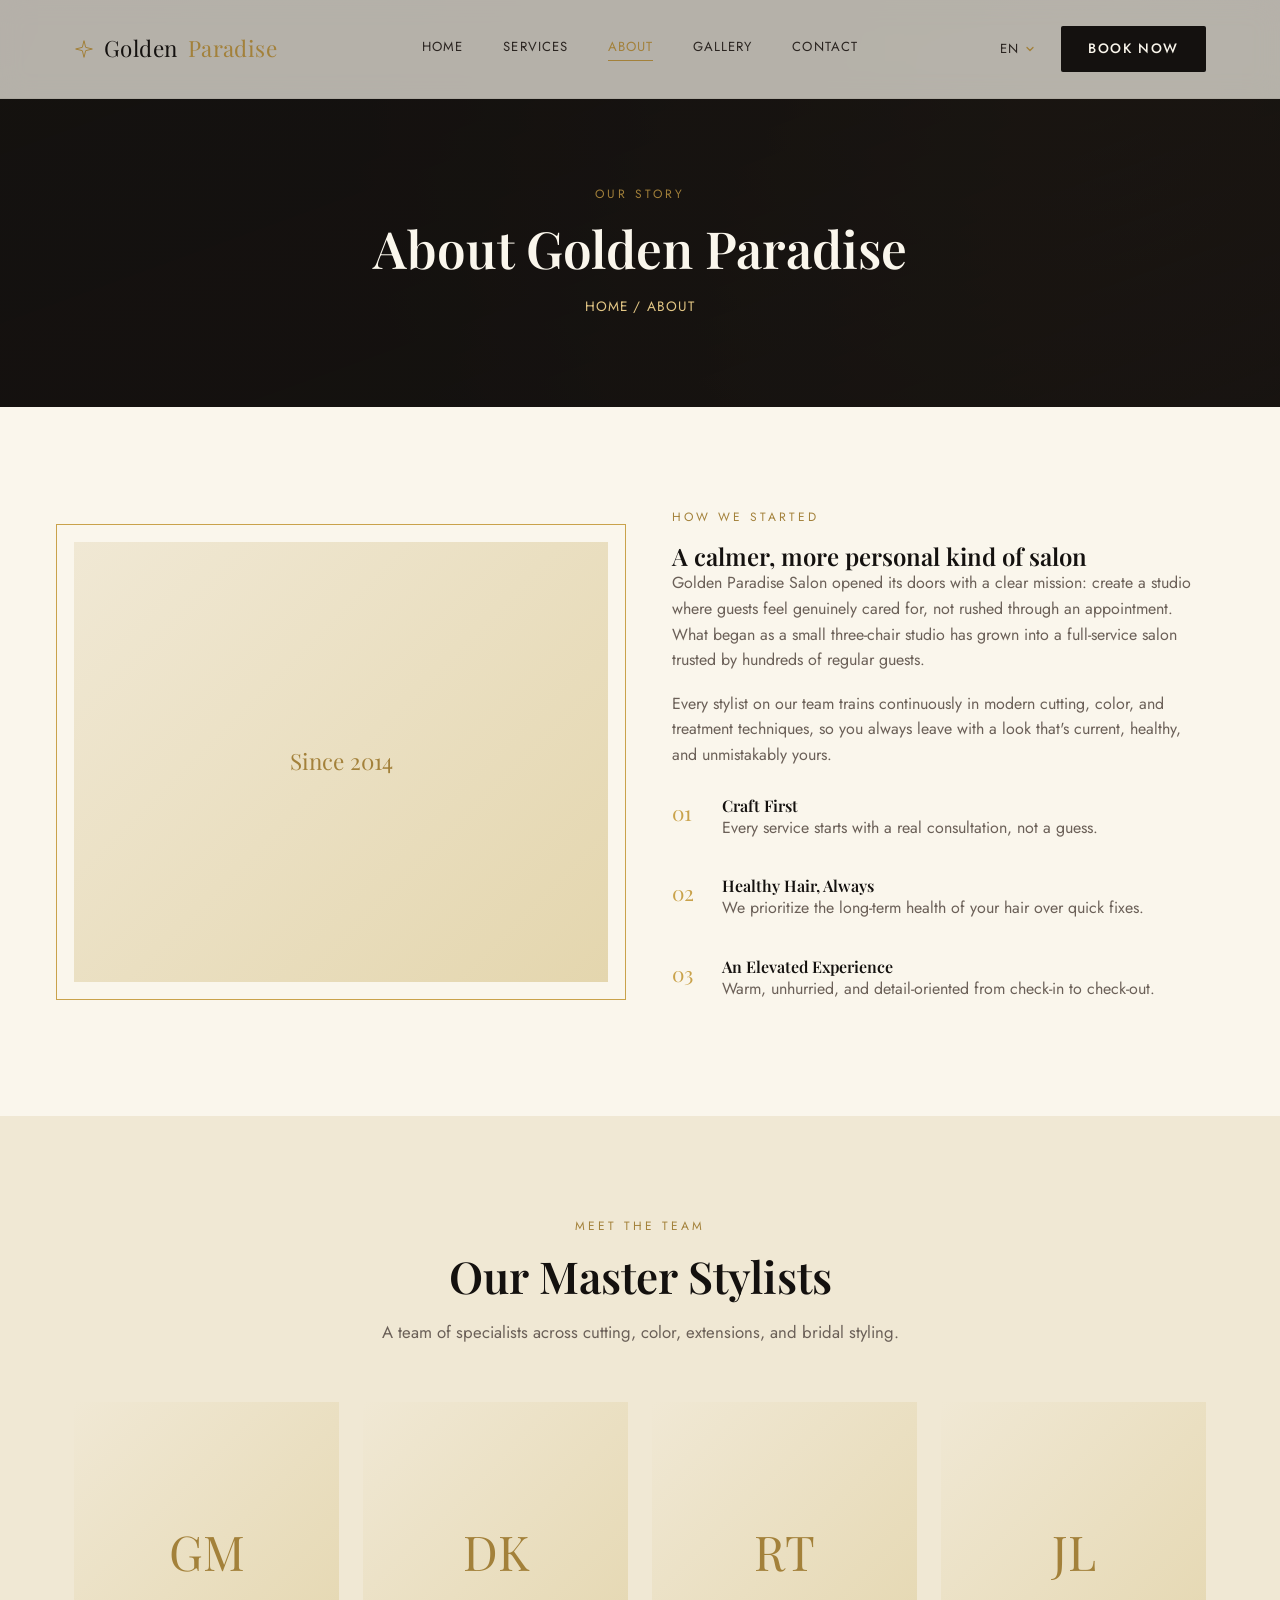
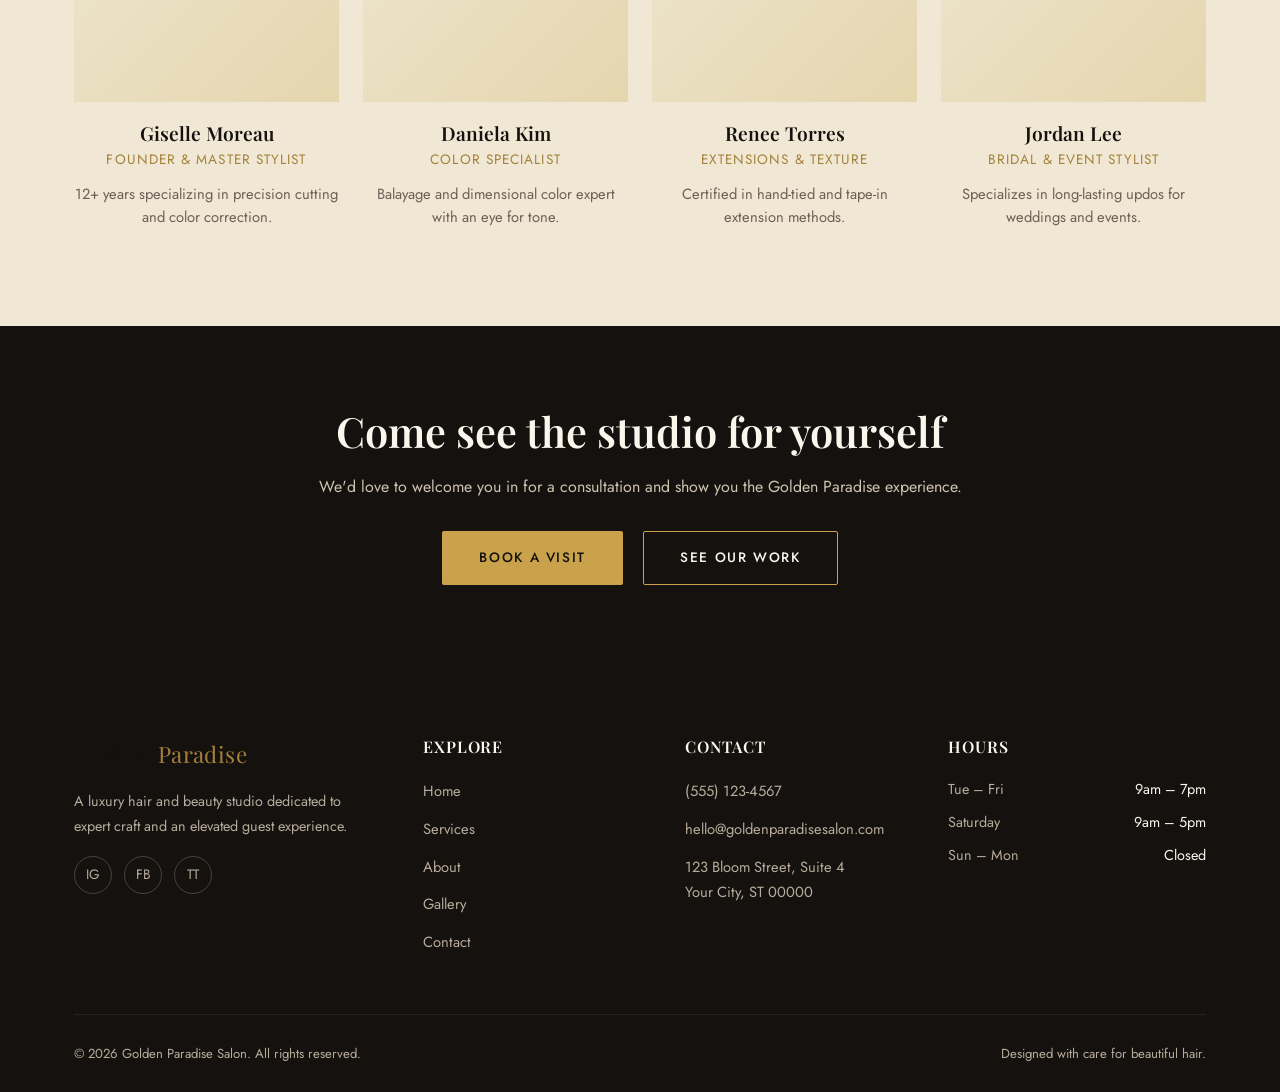
==== about.html @ 383c49cd "Initial commit: Golden Paradise Salon website Static 5-page site (Home, Services, About, Gallery, Co" ====
<!DOCTYPE html>
<html lang="en">
<head>
<meta charset="UTF-8">
<meta name="viewport" content="width=device-width, initial-scale=1.0">
<title>About Us | Golden Paradise Salon</title>
<meta name="description" content="Meet the team behind Golden Paradise Salon and learn about our story, values, and approach to hair care.">
<link rel="preconnect" href="https://fonts.googleapis.com">
<link href="https://fonts.googleapis.com/css2?family=Playfair+Display:wght@500;600;700&family=Jost:wght@300;400;500;600&display=swap" rel="stylesheet">
<link rel="stylesheet" href="css/style.css">
</head>
<body>

<header class="site-header">
  <div class="container">
    <a href="index.html" class="logo">
      <span class="logo-mark" aria-hidden="true">
        <svg width="20" height="20" viewBox="0 0 24 24" fill="none" xmlns="http://www.w3.org/2000/svg">
          <path d="M12 2 L14 10 L22 12 L14 14 L12 22 L10 14 L2 12 L10 10 Z" stroke="currentColor" stroke-width="1.2" stroke-linejoin="round"/>
        </svg>
      </span>
      Golden <span>Paradise</span>
    </a>
    <nav class="nav-links">
      <a href="index.html">Home</a>
      <a href="services.html">Services</a>
      <a href="about.html" class="active">About</a>
      <a href="gallery.html">Gallery</a>
      <a href="contact.html">Contact</a>
    </nav>
    <div class="nav-cta">
      <button class="lang-select" type="button" aria-label="Select language">
        EN
        <svg width="10" height="10" viewBox="0 0 10 10" fill="none" xmlns="http://www.w3.org/2000/svg">
          <path d="M2 3.5L5 6.5L8 3.5" stroke="currentColor" stroke-width="1.3" stroke-linecap="round" stroke-linejoin="round"/>
        </svg>
      </button>
      <a href="contact.html" class="btn btn-dark">Book Now</a>
    </div>
    <button class="nav-toggle" aria-label="Toggle menu">
      <span></span><span></span><span></span>
    </button>
  </div>
</header>

<section class="page-hero">
  <div class="container">
    <span class="eyebrow">Our Story</span>
    <h1>About Golden Paradise</h1>
    <p class="breadcrumb">Home / About</p>
  </div>
</section>

<section class="section">
  <div class="container">
    <div class="split">
      <div class="split-media" aria-hidden="true">Since 2014</div>
      <div class="split-text">
        <span class="eyebrow">How We Started</span>
        <h2>A calmer, more personal kind of salon</h2>
        <p>Golden Paradise Salon opened its doors with a clear mission: create a studio where guests feel genuinely cared for, not rushed through an appointment. What began as a small three-chair studio has grown into a full-service salon trusted by hundreds of regular guests.</p>
        <p>Every stylist on our team trains continuously in modern cutting, color, and treatment techniques, so you always leave with a look that's current, healthy, and unmistakably yours.</p>
        <ul class="value-list">
          <li><span class="num">01</span><div><h4>Craft First</h4><p>Every service starts with a real consultation, not a guess.</p></div></li>
          <li><span class="num">02</span><div><h4>Healthy Hair, Always</h4><p>We prioritize the long-term health of your hair over quick fixes.</p></div></li>
          <li><span class="num">03</span><div><h4>An Elevated Experience</h4><p>Warm, unhurried, and detail-oriented from check-in to check-out.</p></div></li>
        </ul>
      </div>
    </div>
  </div>
</section>

<section class="section bg-cream-dark">
  <div class="container">
    <div class="section-header">
      <span class="eyebrow">Meet the Team</span>
      <h2>Our Master Stylists</h2>
      <p>A team of specialists across cutting, color, extensions, and bridal styling.</p>
    </div>
    <div class="grid-4">
      <div class="team-card">
        <div class="team-photo">GM</div>
        <h4>Giselle Moreau</h4>
        <p class="role">Founder &amp; Master Stylist</p>
        <p class="bio">12+ years specializing in precision cutting and color correction.</p>
      </div>
      <div class="team-card">
        <div class="team-photo">DK</div>
        <h4>Daniela Kim</h4>
        <p class="role">Color Specialist</p>
        <p class="bio">Balayage and dimensional color expert with an eye for tone.</p>
      </div>
      <div class="team-card">
        <div class="team-photo">RT</div>
        <h4>Renee Torres</h4>
        <p class="role">Extensions &amp; Texture</p>
        <p class="bio">Certified in hand-tied and tape-in extension methods.</p>
      </div>
      <div class="team-card">
        <div class="team-photo">JL</div>
        <h4>Jordan Lee</h4>
        <p class="role">Bridal &amp; Event Stylist</p>
        <p class="bio">Specializes in long-lasting updos for weddings and events.</p>
      </div>
    </div>
  </div>
</section>

<section class="cta-banner">
  <div class="container">
    <h2>Come see the studio for yourself</h2>
    <p>We'd love to welcome you in for a consultation and show you the Golden Paradise experience.</p>
    <div class="cta-actions">
      <a href="contact.html" class="btn btn-gold">Book a Visit</a>
      <a href="gallery.html" class="btn btn-outline">See Our Work</a>
    </div>
  </div>
</section>

<footer class="site-footer">
  <div class="container">
    <div class="footer-grid">
      <div class="footer-about">
        <a href="index.html" class="logo">Golden <span>Paradise</span></a>
        <p>A luxury hair and beauty studio dedicated to expert craft and an elevated guest experience.</p>
        <div class="social-row">
          <a href="#" aria-label="Instagram">IG</a>
          <a href="#" aria-label="Facebook">FB</a>
          <a href="#" aria-label="TikTok">TT</a>
        </div>
      </div>
      <div class="footer-links">
        <h4>Explore</h4>
        <ul>
          <li><a href="index.html">Home</a></li>
          <li><a href="services.html">Services</a></li>
          <li><a href="about.html">About</a></li>
          <li><a href="gallery.html">Gallery</a></li>
          <li><a href="contact.html">Contact</a></li>
        </ul>
      </div>
      <div class="footer-links">
        <h4>Contact</h4>
        <ul>
          <li><a href="tel:+15551234567">(555) 123-4567</a></li>
          <li><a href="mailto:hello@goldenparadisesalon.com">hello@goldenparadisesalon.com</a></li>
          <li><a href="contact.html">123 Bloom Street, Suite 4<br>Your City, ST 00000</a></li>
        </ul>
      </div>
      <div class="footer-hours">
        <h4>Hours</h4>
        <div><span>Tue – Fri</span><span>9am – 7pm</span></div>
        <div><span>Saturday</span><span>9am – 5pm</span></div>
        <div><span>Sun – Mon</span><span>Closed</span></div>
      </div>
    </div>
    <div class="footer-bottom">
      <span>&copy; 2026 Golden Paradise Salon. All rights reserved.</span>
      <span>Designed with care for beautiful hair.</span>
    </div>
  </div>
</footer>

<script src="js/script.js"></script>
</body>
</html>
---- css/style.css ----
/* ============================================
   Golden Paradise Salon — Stylesheet
   ============================================ */

:root {
  --black: #14110f;
  --charcoal: #221d19;
  --gold: #c9a24b;
  --gold-light: #e3c785;
  --gold-dark: #a3813a;
  --cream: #faf6ec;
  --cream-dark: #f0e8d4;
  --white: #ffffff;
  --text: #2a2420;
  --text-muted: #6b6058;

  --font-heading: 'Playfair Display', Georgia, serif;
  --font-body: 'Jost', 'Segoe UI', sans-serif;

  --max-width: 1180px;
  --transition: 0.3s ease;
}

* {
  box-sizing: border-box;
  margin: 0;
  padding: 0;
}

html {
  scroll-behavior: smooth;
}

body {
  font-family: var(--font-body);
  color: var(--text);
  background: var(--cream);
  line-height: 1.6;
  overflow-x: hidden;
}

img {
  max-width: 100%;
  display: block;
}

a {
  text-decoration: none;
  color: inherit;
}

ul {
  list-style: none;
}

h1, h2, h3, h4 {
  font-family: var(--font-heading);
  font-weight: 600;
  line-height: 1.2;
  color: var(--black);
}

.container {
  max-width: var(--max-width);
  margin: 0 auto;
  padding: 0 24px;
}

.eyebrow {
  display: inline-block;
  font-family: var(--font-body);
  letter-spacing: 0.25em;
  text-transform: uppercase;
  font-size: 0.75rem;
  color: var(--gold-dark);
  margin-bottom: 14px;
}

.section {
  padding: 96px 0;
}

.section-header {
  text-align: center;
  max-width: 620px;
  margin: 0 auto 56px;
}

.section-header h2 {
  font-size: clamp(2rem, 4vw, 2.75rem);
  margin-bottom: 16px;
}

.section-header p {
  color: var(--text-muted);
  font-size: 1.05rem;
}

.section-header.left {
  margin: 0 0 48px;
  text-align: left;
}

.bg-cream-dark {
  background: var(--cream-dark);
}

.bg-black {
  background: var(--black);
  color: var(--cream);
}

.bg-black h2, .bg-black h3, .bg-black h4 {
  color: var(--cream);
}

/* ---------- Buttons ---------- */
.btn {
  display: inline-flex;
  align-items: center;
  gap: 10px;
  padding: 15px 36px;
  border-radius: 2px;
  font-family: var(--font-body);
  font-size: 0.85rem;
  letter-spacing: 0.12em;
  text-transform: uppercase;
  font-weight: 500;
  cursor: pointer;
  border: 1px solid transparent;
  transition: all var(--transition);
}

.btn-gold {
  background: var(--gold);
  color: var(--black);
}

.btn-gold:hover {
  background: var(--gold-light);
  transform: translateY(-2px);
}

.btn-outline {
  border-color: var(--gold);
  color: var(--cream);
}

.btn-outline:hover {
  background: var(--gold);
  color: var(--black);
}

.btn-outline-dark {
  border-color: var(--black);
  color: var(--black);
}

.btn-outline-dark:hover {
  background: var(--black);
  color: var(--cream);
}

.btn-dark {
  background: var(--black);
  color: var(--cream);
}

.btn-dark:hover {
  background: var(--charcoal);
  transform: translateY(-2px);
}

/* ---------- Header ---------- */
.site-header {
  position: fixed;
  top: 0;
  left: 0;
  width: 100%;
  z-index: 1000;
  padding: 26px 0;
  transition: all var(--transition);
  background: rgba(250, 246, 236, 0.7);
  backdrop-filter: blur(14px);
  -webkit-backdrop-filter: blur(14px);
  border-bottom: 1px solid rgba(20, 17, 15, 0.06);
}

.site-header.scrolled {
  background: rgba(250, 246, 236, 0.96);
  padding: 16px 0;
  box-shadow: 0 4px 24px rgba(20, 17, 15, 0.06);
}

.site-header .container {
  display: grid;
  grid-template-columns: 1fr auto 1fr;
  align-items: center;
  gap: 24px;
}

.logo {
  display: inline-flex;
  align-items: center;
  gap: 10px;
  font-family: var(--font-heading);
  font-size: 1.4rem;
  color: var(--black);
  letter-spacing: 0.02em;
  justify-self: start;
}

.logo span {
  color: var(--gold-dark);
}

.logo-mark {
  display: inline-flex;
  color: var(--gold);
}

.nav-links {
  display: flex;
  gap: 40px;
  justify-self: center;
}

.nav-links a {
  color: var(--text);
  font-size: 0.82rem;
  letter-spacing: 0.08em;
  text-transform: uppercase;
  position: relative;
  padding-bottom: 4px;
}

.nav-links a::after {
  content: '';
  position: absolute;
  left: 0;
  bottom: 0;
  width: 0;
  height: 1px;
  background: var(--gold-dark);
  transition: width var(--transition);
}

.nav-links a:hover::after,
.nav-links a.active::after {
  width: 100%;
}

.nav-links a.active {
  color: var(--gold-dark);
}

.nav-cta {
  display: flex;
  align-items: center;
  gap: 24px;
  justify-self: end;
}

.nav-cta .btn {
  padding: 11px 26px;
}

.lang-select {
  display: inline-flex;
  align-items: center;
  gap: 6px;
  background: none;
  border: none;
  cursor: pointer;
  font-family: var(--font-body);
  font-size: 0.82rem;
  letter-spacing: 0.06em;
  text-transform: uppercase;
  color: var(--text);
  padding: 4px 2px;
}

.lang-select svg {
  color: var(--gold-dark);
}

.nav-toggle {
  display: none;
  flex-direction: column;
  gap: 5px;
  background: none;
  border: none;
  cursor: pointer;
  z-index: 1100;
  justify-self: end;
}

.nav-toggle span {
  width: 26px;
  height: 2px;
  background: var(--black);
  transition: all var(--transition);
}

/* ---------- Hero ---------- */
.hero {
  position: relative;
  min-height: 100vh;
  min-height: 100svh;
  display: flex;
  align-items: center;
  justify-content: center;
  text-align: center;
  overflow: hidden;
  isolation: isolate;
}

/* Full-bleed background image placeholder.
   Swap this for your own photo: either set
   background-image: url('../images/hero.jpg'); on .hero-bg,
   or replace the div with an <img class="hero-bg"> covering the section. */
.hero-bg {
  position: absolute;
  inset: 0;
  z-index: -2;
  background:
    linear-gradient(135deg, #e6dcc4 0%, #cdbb8e 38%, #b89f6c 62%, #ddceac 100%);
  background-size: cover;
  background-position: center;
}

/* Soft, light overlay — keeps the image visible while giving
   the composition an airy, elegant, faded feel. */
.hero-overlay {
  position: absolute;
  inset: 0;
  z-index: -1;
  background: radial-gradient(
    ellipse at center,
    rgba(250, 246, 236, 0.78) 0%,
    rgba(250, 246, 236, 0.5) 45%,
    rgba(250, 246, 236, 0.28) 100%
  );
}

.hero-content {
  max-width: 680px;
  padding: 0 24px;
  margin: 0 auto;
}

.hero-content .eyebrow {
  color: var(--gold-dark);
}

.hero h1 {
  font-size: clamp(2.6rem, 6vw, 4.4rem);
  font-weight: 500;
  color: var(--black);
  letter-spacing: -0.01em;
  margin-bottom: 26px;
}

.hero h1 em {
  font-style: italic;
  color: var(--gold-dark);
}

.hero p {
  font-size: 1.1rem;
  color: var(--text-muted);
  margin: 0 auto 44px;
  max-width: 480px;
}

.hero-actions {
  display: flex;
  align-items: center;
  justify-content: center;
  gap: 28px;
  flex-wrap: wrap;
}

.link-secondary {
  position: relative;
  font-size: 0.9rem;
  letter-spacing: 0.04em;
  color: var(--text);
  padding-bottom: 3px;
  border-bottom: 1px solid var(--gold-dark);
  transition: color var(--transition);
}

.link-secondary:hover {
  color: var(--gold-dark);
}

/* ---------- Page header (interior pages) ---------- */
.page-hero {
  padding: 180px 0 90px;
  background: linear-gradient(160deg, rgba(20,17,15,0.92), rgba(20,17,15,0.8)), radial-gradient(circle at 85% 20%, #382c1e 0%, var(--black) 65%);
  color: var(--cream);
  text-align: center;
}

.page-hero h1 {
  color: var(--cream);
  font-size: clamp(2.2rem, 5vw, 3.2rem);
}

.breadcrumb {
  margin-top: 16px;
  font-size: 0.85rem;
  letter-spacing: 0.08em;
  text-transform: uppercase;
  color: var(--gold-light);
}

/* ---------- Cards / Grids ---------- */
.grid-3 {
  display: grid;
  grid-template-columns: repeat(3, 1fr);
  gap: 32px;
}

.grid-2 {
  display: grid;
  grid-template-columns: repeat(2, 1fr);
  gap: 32px;
}

.grid-4 {
  display: grid;
  grid-template-columns: repeat(4, 1fr);
  gap: 24px;
}

.card {
  background: var(--white);
  padding: 40px 32px;
  border: 1px solid #ece3d0;
  transition: all var(--transition);
}

.card:hover {
  border-color: var(--gold);
  transform: translateY(-6px);
  box-shadow: 0 18px 40px rgba(20,17,15,0.08);
}

.card-icon {
  width: 54px;
  height: 54px;
  border-radius: 50%;
  background: var(--cream-dark);
  color: var(--gold-dark);
  display: flex;
  align-items: center;
  justify-content: center;
  font-size: 1.4rem;
  margin-bottom: 22px;
}

.card h3 {
  font-size: 1.3rem;
  margin-bottom: 12px;
}

.card p {
  color: var(--text-muted);
  font-size: 0.95rem;
}

/* Service list */
.service-row {
  display: flex;
  justify-content: space-between;
  align-items: baseline;
  gap: 20px;
  padding: 26px 0;
  border-bottom: 1px solid #e6dcc6;
}

.service-row:first-child {
  border-top: 1px solid #e6dcc6;
}

.service-info h4 {
  font-size: 1.15rem;
  margin-bottom: 6px;
}

.service-info p {
  color: var(--text-muted);
  font-size: 0.9rem;
}

.service-price {
  font-family: var(--font-heading);
  font-size: 1.2rem;
  color: var(--gold-dark);
  white-space: nowrap;
}

.service-category {
  margin-bottom: 64px;
}

.service-category-title {
  display: flex;
  align-items: center;
  gap: 20px;
  margin-bottom: 8px;
}

.service-category-title h3 {
  font-size: 1.6rem;
  white-space: nowrap;
}

.service-category-title::after {
  content: '';
  flex: 1;
  height: 1px;
  background: #e6dcc6;
}

/* Team */
.team-card {
  text-align: center;
}

.team-photo {
  width: 100%;
  aspect-ratio: 3/3.4;
  background: linear-gradient(135deg, var(--cream-dark), #e4d6ae);
  display: flex;
  align-items: center;
  justify-content: center;
  color: var(--gold-dark);
  font-family: var(--font-heading);
  font-size: 3rem;
  margin-bottom: 20px;
}

.team-card h4 {
  font-size: 1.2rem;
  margin-bottom: 4px;
}

.team-card .role {
  color: var(--gold-dark);
  font-size: 0.85rem;
  letter-spacing: 0.08em;
  text-transform: uppercase;
  margin-bottom: 12px;
}

.team-card p.bio {
  color: var(--text-muted);
  font-size: 0.92rem;
}

/* Gallery */
.gallery-grid {
  display: grid;
  grid-template-columns: repeat(4, 1fr);
  grid-auto-rows: 220px;
  gap: 16px;
}

.gallery-item {
  background: linear-gradient(135deg, #2a231b, #4a3b26);
  display: flex;
  align-items: center;
  justify-content: center;
  color: var(--gold-light);
  font-family: var(--font-heading);
  font-size: 1.6rem;
  position: relative;
  overflow: hidden;
}

.gallery-item span {
  opacity: 0.85;
  text-align: center;
  padding: 0 16px;
  font-size: 1rem;
  letter-spacing: 0.04em;
}

.gallery-item.tall {
  grid-row: span 2;
}

.gallery-item.wide {
  grid-column: span 2;
}

.gallery-item:nth-child(4n+1) { background: linear-gradient(135deg, #2a231b, #55452a); }
.gallery-item:nth-child(4n+2) { background: linear-gradient(135deg, #221d19, #6b5230); }
.gallery-item:nth-child(4n+3) { background: linear-gradient(135deg, #332a1f, #8a6a34); }
.gallery-item:nth-child(4n+4) { background: linear-gradient(135deg, #1e1a15, #4a3b26); }

/* Testimonials */
.testimonial-card {
  background: var(--cream);
  padding: 36px;
  border-left: 3px solid var(--gold);
}

.testimonial-card .stars {
  color: var(--gold);
  margin-bottom: 16px;
  letter-spacing: 3px;
}

.testimonial-card p.quote {
  font-style: italic;
  color: var(--text);
  margin-bottom: 20px;
}

.testimonial-card .author {
  font-family: var(--font-heading);
  font-size: 1rem;
  color: var(--black);
}

.testimonial-card .author span {
  display: block;
  font-family: var(--font-body);
  font-size: 0.8rem;
  color: var(--text-muted);
  margin-top: 2px;
}

/* Split section (about/story) */
.split {
  display: grid;
  grid-template-columns: 1fr 1fr;
  gap: 64px;
  align-items: center;
}

.split-media {
  background: linear-gradient(135deg, var(--cream-dark), #e4d6ae);
  min-height: 440px;
  display: flex;
  align-items: center;
  justify-content: center;
  color: var(--gold-dark);
  font-family: var(--font-heading);
  font-size: 1.4rem;
  position: relative;
}

.split-media::before {
  content: '';
  position: absolute;
  inset: -18px;
  border: 1px solid var(--gold);
  z-index: -1;
}

.split-text p {
  color: var(--text-muted);
  margin-bottom: 18px;
}

.value-list {
  margin-top: 28px;
  display: grid;
  gap: 18px;
}

.value-list li {
  display: flex;
  gap: 16px;
  align-items: flex-start;
}

.value-list .num {
  font-family: var(--font-heading);
  color: var(--gold);
  font-size: 1.3rem;
  min-width: 34px;
}

/* ---------- CTA banner ---------- */
.cta-banner {
  background: var(--black);
  color: var(--cream);
  padding: 80px 0;
  text-align: center;
}

.cta-banner h2 {
  color: var(--cream);
  font-size: clamp(1.8rem, 4vw, 2.6rem);
  margin-bottom: 18px;
}

.cta-banner p {
  color: #cfc4b1;
  margin-bottom: 32px;
}

.cta-actions {
  display: flex;
  justify-content: center;
  gap: 20px;
  flex-wrap: wrap;
}

/* ---------- Forms ---------- */
.form-grid {
  display: grid;
  grid-template-columns: 1fr 1fr;
  gap: 22px;
}

.form-field {
  display: flex;
  flex-direction: column;
  gap: 8px;
}

.form-field.full {
  grid-column: 1 / -1;
}

.form-field label {
  font-size: 0.82rem;
  letter-spacing: 0.06em;
  text-transform: uppercase;
  color: var(--text-muted);
}

.form-field input,
.form-field select,
.form-field textarea {
  padding: 14px 16px;
  border: 1px solid #ddd0b0;
  background: var(--white);
  font-family: var(--font-body);
  font-size: 0.95rem;
  color: var(--text);
  border-radius: 2px;
}

.form-field input:focus,
.form-field select:focus,
.form-field textarea:focus {
  outline: none;
  border-color: var(--gold);
}

.form-note {
  font-size: 0.85rem;
  color: var(--text-muted);
  margin-top: 16px;
}

.form-success {
  display: none;
  background: #eef6ec;
  border: 1px solid #b9dcae;
  color: #2f5d28;
  padding: 18px 22px;
  margin-bottom: 24px;
  font-size: 0.95rem;
}

.form-success.show {
  display: block;
}

/* Contact info list */
.contact-info-list {
  display: grid;
  gap: 28px;
}

.contact-info-item {
  display: flex;
  gap: 18px;
}

.contact-info-item .icon {
  width: 46px;
  height: 46px;
  border-radius: 50%;
  background: rgba(201,162,75,0.15);
  color: var(--gold);
  display: flex;
  align-items: center;
  justify-content: center;
  flex-shrink: 0;
}

.contact-info-item h4 {
  color: var(--cream);
  font-size: 1.02rem;
  margin-bottom: 4px;
}

.contact-info-item p {
  color: #b8ac9b;
  font-size: 0.92rem;
}

.map-block {
  background: linear-gradient(135deg, #2a231b, #4a3b26);
  min-height: 260px;
  margin-top: 32px;
  display: flex;
  align-items: center;
  justify-content: center;
  color: var(--gold-light);
  font-family: var(--font-heading);
  border: 1px solid rgba(227,199,133,0.3);
}

/* ---------- Footer ---------- */
.site-footer {
  background: var(--black);
  color: #b8ac9b;
  padding: 72px 0 28px;
}

.footer-grid {
  display: grid;
  grid-template-columns: 1.4fr 1fr 1fr 1.2fr;
  gap: 48px;
  padding-bottom: 48px;
  border-bottom: 1px solid rgba(255,255,255,0.08);
}

.footer-grid h4 {
  color: var(--cream);
  font-size: 1rem;
  letter-spacing: 0.06em;
  text-transform: uppercase;
  margin-bottom: 22px;
}

.footer-about .logo {
  margin-bottom: 16px;
}

.footer-about p {
  font-size: 0.9rem;
  line-height: 1.7;
}

.footer-links li {
  margin-bottom: 12px;
}

.footer-links a {
  font-size: 0.92rem;
  transition: color var(--transition);
}

.footer-links a:hover {
  color: var(--gold-light);
}

.footer-hours div {
  display: flex;
  justify-content: space-between;
  font-size: 0.9rem;
  margin-bottom: 10px;
}

.footer-hours span:last-child {
  color: var(--cream);
}

.social-row {
  display: flex;
  gap: 12px;
  margin-top: 18px;
}

.social-row a {
  width: 38px;
  height: 38px;
  border: 1px solid rgba(255,255,255,0.2);
  border-radius: 50%;
  display: flex;
  align-items: center;
  justify-content: center;
  font-size: 0.85rem;
  transition: all var(--transition);
}

.social-row a:hover {
  background: var(--gold);
  border-color: var(--gold);
  color: var(--black);
}

.footer-bottom {
  padding-top: 28px;
  display: flex;
  justify-content: space-between;
  font-size: 0.82rem;
  flex-wrap: wrap;
  gap: 12px;
}

/* ---------- Responsive ---------- */
@media (max-width: 980px) {
  .grid-3, .grid-4 { grid-template-columns: repeat(2, 1fr); }
  .footer-grid { grid-template-columns: 1fr 1fr; }
  .split { grid-template-columns: 1fr; }
  .gallery-grid { grid-template-columns: repeat(2, 1fr); }
}

@media (max-width: 768px) {
  .nav-links, .nav-cta .btn { display: none; }
  .nav-toggle { display: flex; }

  .nav-cta.mobile-open,
  .nav-links.mobile-open {
    display: flex;
  }

  .nav-links {
    position: fixed;
    top: 0;
    right: 0;
    height: 100vh;
    width: 74%;
    max-width: 320px;
    background: var(--cream);
    border-left: 1px solid #e6dcc6;
    box-shadow: -12px 0 30px rgba(20,17,15,0.08);
    flex-direction: column;
    justify-content: center;
    align-items: flex-start;
    padding: 40px;
    gap: 28px;
    transform: translateX(100%);
    transition: transform var(--transition);
    z-index: 1050;
  }

  .nav-links.mobile-open {
    transform: translateX(0);
  }

  .nav-links a {
    color: var(--text);
  }

  .grid-3, .grid-4, .grid-2 { grid-template-columns: 1fr; }
  .footer-grid { grid-template-columns: 1fr; gap: 32px; }
  .form-grid { grid-template-columns: 1fr; }
  .section { padding: 64px 0; }
  .footer-bottom { flex-direction: column; }
}
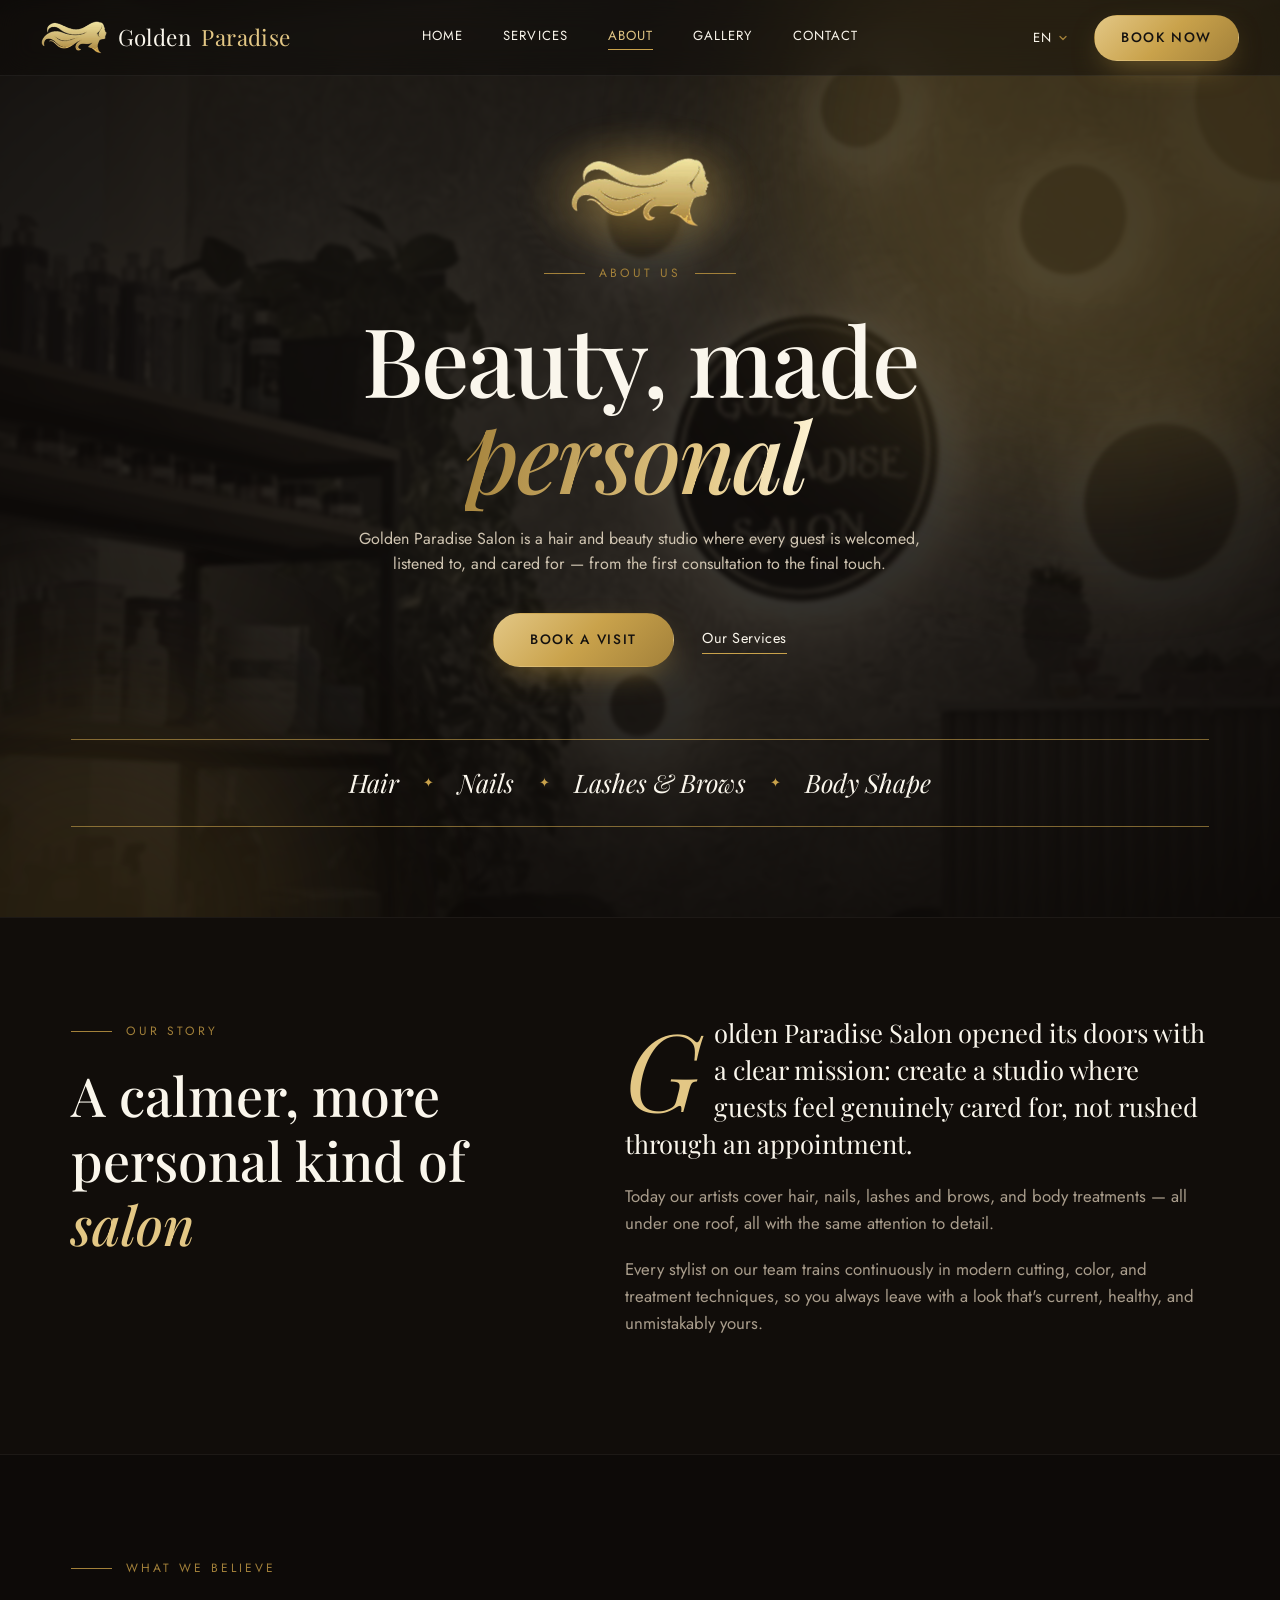
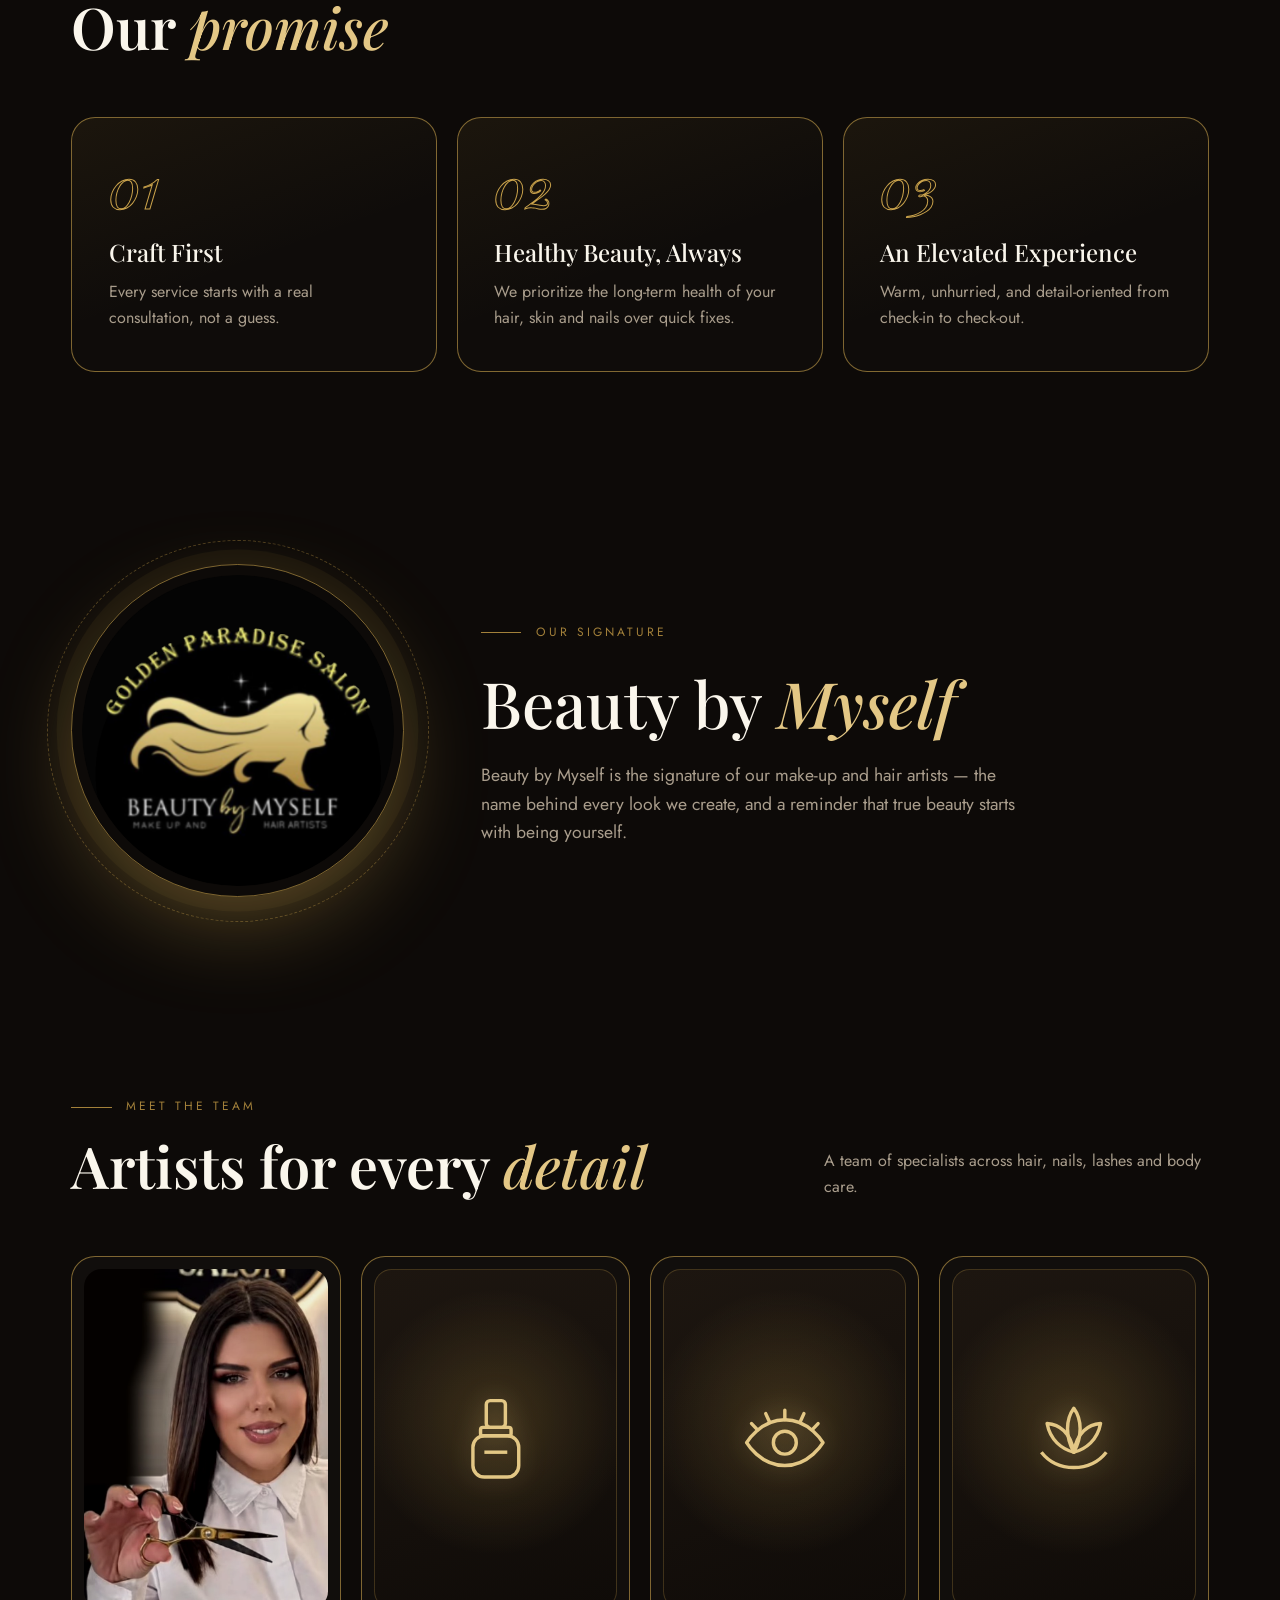
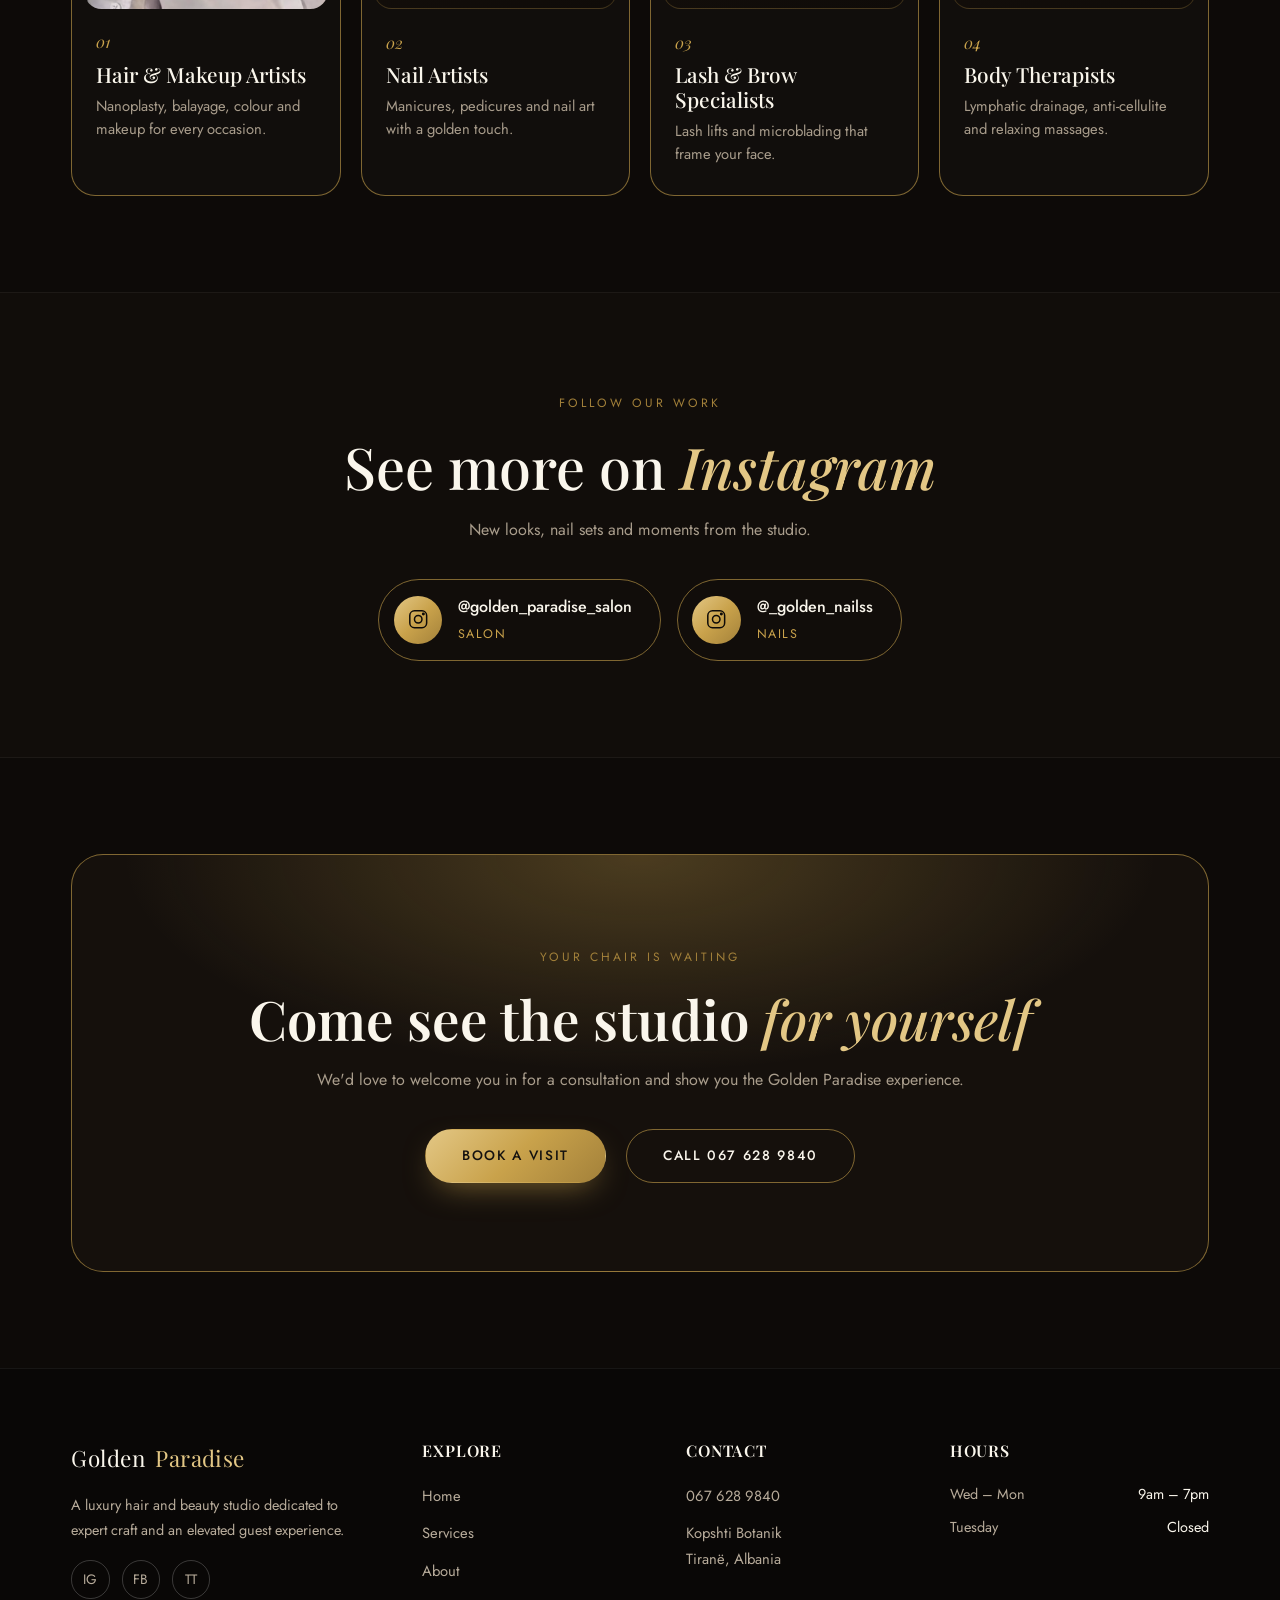
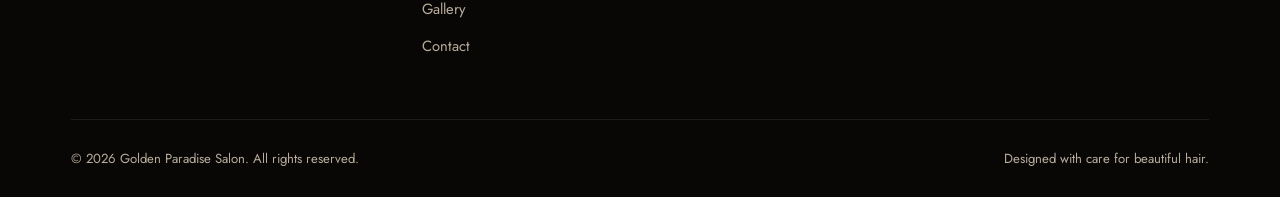
==== commit 55f00308: "Redesign site in dark luxe gold theme with Albanian translation - Restyle all five pages (home, serv" ====
--- a/about.html
+++ b/about.html
@@ -4,21 +4,18 @@
 <meta charset="UTF-8">
 <meta name="viewport" content="width=device-width, initial-scale=1.0">
 <title>About Us | Golden Paradise Salon</title>
-<meta name="description" content="Meet the team behind Golden Paradise Salon and learn about our story, values, and approach to hair care.">
+<meta name="description" content="The story behind Golden Paradise Salon and Beauty by Myself — hair, nails, lashes and body treatments with a personal, unhurried touch.">
 <link rel="preconnect" href="https://fonts.googleapis.com">
-<link href="https://fonts.googleapis.com/css2?family=Playfair+Display:wght@500;600;700&family=Jost:wght@300;400;500;600&display=swap" rel="stylesheet">
+<link href="https://fonts.googleapis.com/css2?family=Playfair+Display:ital,wght@0,500;0,600;0,700;1,500;1,600&family=Jost:wght@300;400;500;600&display=swap" rel="stylesheet">
 <link rel="stylesheet" href="css/style.css">
+<script>document.documentElement.classList.add('js');</script>
 </head>
-<body>
+<body class="lux">
 
 <header class="site-header">
   <div class="container">
     <a href="index.html" class="logo">
-      <span class="logo-mark" aria-hidden="true">
-        <svg width="20" height="20" viewBox="0 0 24 24" fill="none" xmlns="http://www.w3.org/2000/svg">
-          <path d="M12 2 L14 10 L22 12 L14 14 L12 22 L10 14 L2 12 L10 10 Z" stroke="currentColor" stroke-width="1.2" stroke-linejoin="round"/>
-        </svg>
-      </span>
+      <span class="logo-mark" aria-hidden="true"><img src="images/logo-figure.png" alt=""></span>
       Golden <span>Paradise</span>
     </a>
     <nav class="nav-links">
@@ -29,13 +26,19 @@
       <a href="contact.html">Contact</a>
     </nav>
     <div class="nav-cta">
-      <button class="lang-select" type="button" aria-label="Select language">
-        EN
-        <svg width="10" height="10" viewBox="0 0 10 10" fill="none" xmlns="http://www.w3.org/2000/svg">
+      <div class="lang-switch">
+        <button class="lang-select" type="button" aria-label="Select language" aria-haspopup="true" aria-expanded="false">
+          <span class="lang-current">EN</span>
+          <svg width="10" height="10" viewBox="0 0 10 10" fill="none" xmlns="http://www.w3.org/2000/svg">
           <path d="M2 3.5L5 6.5L8 3.5" stroke="currentColor" stroke-width="1.3" stroke-linecap="round" stroke-linejoin="round"/>
         </svg>
-      </button>
-      <a href="contact.html" class="btn btn-dark">Book Now</a>
+        </button>
+        <div class="lang-menu" role="menu">
+          <button type="button" role="menuitemradio" data-lang="en" aria-checked="true">English</button>
+          <button type="button" role="menuitemradio" data-lang="sq" aria-checked="false">Shqip</button>
+        </div>
+      </div>
+      <a href="contact.html" class="btn btn-gold btn-pill">Book Now</a>
     </div>
     <button class="nav-toggle" aria-label="Toggle menu">
       <span></span><span></span><span></span>
@@ -43,76 +46,161 @@
   </div>
 </header>
 
-<section class="page-hero">
-  <div class="container">
-    <span class="eyebrow">Our Story</span>
-    <h1>About Golden Paradise</h1>
-    <p class="breadcrumb">Home / About</p>
+<section class="about-hero">
+  <div class="lux-glow g1" aria-hidden="true"></div>
+  <div class="lux-glow g2" aria-hidden="true"></div>
+  <div class="about-hero-bg" aria-hidden="true"></div>
+  <div class="container">
+    <div class="about-hero-head">
+      <div class="about-hero-mark" data-reveal aria-hidden="true">
+        <img src="images/logo-figure.png" alt="">
+      </div>
+      <span class="eyebrow" data-reveal style="--d: 0.05s">About Us</span>
+      <h1 data-reveal data-i18n="about.h1" style="--d: 0.1s">Beauty, made <em class="text-shimmer">personal</em></h1>
+      <p class="lux-lead" data-reveal style="--d: 0.2s">Golden Paradise Salon is a hair and beauty studio where every guest is welcomed, listened to, and cared for — from the first consultation to the final touch.</p>
+      <div class="hero-actions" data-reveal style="--d: 0.3s">
+        <a href="contact.html" class="btn btn-gold btn-pill btn-shine">Book a Visit</a>
+        <a href="services.html" class="link-secondary">Our Services</a>
+      </div>
+    </div>
+
+    <nav class="about-hero-cats" data-reveal style="--d: 0.4s" aria-label="Our services">
+      <a href="services.html#hair">Hair</a>
+      <i aria-hidden="true">✦</i>
+      <a href="services.html#nails">Nails</a>
+      <i aria-hidden="true">✦</i>
+      <a href="services.html#lashes">Lashes &amp; Brows</a>
+      <i aria-hidden="true">✦</i>
+      <a href="services.html#body">Body Shape</a>
+    </nav>
+  </div>
+</section>
+
+<section class="section lux-story">
+  <div class="container about-story">
+    <div data-reveal>
+      <span class="eyebrow eyebrow-line">Our Story</span>
+      <h2 data-i18n="about.story.h2">A calmer, more personal kind of <em>salon</em></h2>
+    </div>
+    <div class="about-story-text" data-reveal style="--d: 0.1s">
+      <p class="about-drop">Golden Paradise Salon opened its doors with a clear mission: create a studio where guests feel genuinely cared for, not rushed through an appointment.</p>
+      <p>Today our artists cover hair, nails, lashes and brows, and body treatments — all under one roof, all with the same attention to detail.</p>
+      <p>Every stylist on our team trains continuously in modern cutting, color, and treatment techniques, so you always leave with a look that's current, healthy, and unmistakably yours.</p>
+    </div>
   </div>
 </section>
 
 <section class="section">
   <div class="container">
-    <div class="split">
-      <div class="split-media" aria-hidden="true">Since 2014</div>
-      <div class="split-text">
-        <span class="eyebrow">How We Started</span>
-        <h2>A calmer, more personal kind of salon</h2>
-        <p>Golden Paradise Salon opened its doors with a clear mission: create a studio where guests feel genuinely cared for, not rushed through an appointment. What began as a small three-chair studio has grown into a full-service salon trusted by hundreds of regular guests.</p>
-        <p>Every stylist on our team trains continuously in modern cutting, color, and treatment techniques, so you always leave with a look that's current, healthy, and unmistakably yours.</p>
-        <ul class="value-list">
-          <li><span class="num">01</span><div><h4>Craft First</h4><p>Every service starts with a real consultation, not a guess.</p></div></li>
-          <li><span class="num">02</span><div><h4>Healthy Hair, Always</h4><p>We prioritize the long-term health of your hair over quick fixes.</p></div></li>
-          <li><span class="num">03</span><div><h4>An Elevated Experience</h4><p>Warm, unhurried, and detail-oriented from check-in to check-out.</p></div></li>
-        </ul>
-      </div>
-    </div>
-  </div>
-</section>
-
-<section class="section bg-cream-dark">
-  <div class="container">
-    <div class="section-header">
-      <span class="eyebrow">Meet the Team</span>
-      <h2>Our Master Stylists</h2>
-      <p>A team of specialists across cutting, color, extensions, and bridal styling.</p>
-    </div>
-    <div class="grid-4">
-      <div class="team-card">
-        <div class="team-photo">GM</div>
-        <h4>Giselle Moreau</h4>
-        <p class="role">Founder &amp; Master Stylist</p>
-        <p class="bio">12+ years specializing in precision cutting and color correction.</p>
-      </div>
-      <div class="team-card">
-        <div class="team-photo">DK</div>
-        <h4>Daniela Kim</h4>
-        <p class="role">Color Specialist</p>
-        <p class="bio">Balayage and dimensional color expert with an eye for tone.</p>
-      </div>
-      <div class="team-card">
-        <div class="team-photo">RT</div>
-        <h4>Renee Torres</h4>
-        <p class="role">Extensions &amp; Texture</p>
-        <p class="bio">Certified in hand-tied and tape-in extension methods.</p>
-      </div>
-      <div class="team-card">
-        <div class="team-photo">JL</div>
-        <h4>Jordan Lee</h4>
-        <p class="role">Bridal &amp; Event Stylist</p>
-        <p class="bio">Specializes in long-lasting updos for weddings and events.</p>
-      </div>
-    </div>
-  </div>
-</section>
-
-<section class="cta-banner">
-  <div class="container">
-    <h2>Come see the studio for yourself</h2>
-    <p>We'd love to welcome you in for a consultation and show you the Golden Paradise experience.</p>
-    <div class="cta-actions">
-      <a href="contact.html" class="btn btn-gold">Book a Visit</a>
-      <a href="gallery.html" class="btn btn-outline">See Our Work</a>
+    <div class="lux-section-head">
+      <div>
+        <span class="eyebrow eyebrow-line" data-reveal>What we believe</span>
+        <h2 data-reveal data-i18n="about.values.h2">Our <em>promise</em></h2>
+      </div>
+    </div>
+    <div class="about-values">
+      <div class="about-value" data-reveal>
+        <span class="num">01</span>
+        <h3>Craft First</h3>
+        <p>Every service starts with a real consultation, not a guess.</p>
+      </div>
+      <div class="about-value" data-reveal style="--d: 0.1s">
+        <span class="num">02</span>
+        <h3>Healthy Beauty, Always</h3>
+        <p>We prioritize the long-term health of your hair, skin and nails over quick fixes.</p>
+      </div>
+      <div class="about-value" data-reveal style="--d: 0.2s">
+        <span class="num">03</span>
+        <h3>An Elevated Experience</h3>
+        <p>Warm, unhurried, and detail-oriented from check-in to check-out.</p>
+      </div>
+    </div>
+  </div>
+</section>
+
+<section class="section about-brand">
+  <div class="container about-brand-grid">
+    <div class="about-badge" data-reveal>
+      <img src="images/logo-badge.png" alt="Golden Paradise Salon — Beauty by Myself, make up and hair artists logo">
+    </div>
+    <div data-reveal style="--d: 0.1s">
+      <span class="eyebrow eyebrow-line">Our Signature</span>
+      <h2>Beauty by <em>Myself</em></h2>
+      <p>Beauty by Myself is the signature of our make-up and hair artists — the name behind every look we create, and a reminder that true beauty starts with being yourself.</p>
+    </div>
+  </div>
+</section>
+
+<section class="section">
+  <div class="container">
+    <div class="lux-section-head">
+      <div>
+        <span class="eyebrow eyebrow-line" data-reveal>Meet the Team</span>
+        <h2 data-reveal data-i18n="about.team.h2">Artists for every <em>detail</em></h2>
+      </div>
+      <p data-reveal>A team of specialists across hair, nails, lashes and body care.</p>
+    </div>
+    <div class="about-team">
+      <a href="services.html#hair" class="about-team-card" data-reveal>
+        <div class="about-team-photo"><img src="images/team/hair-makeup.jpg" alt="Hair and makeup artist at Golden Paradise Salon holding gold scissors" style="object-position: 40% 40%"></div>
+        <span class="num">01</span>
+        <h3>Hair &amp; Makeup Artists</h3>
+        <p>Nanoplasty, balayage, colour and makeup for every occasion.</p>
+      </a>
+      <a href="services.html#nails" class="about-team-card" data-reveal style="--d: 0.08s">
+        <div class="about-team-photo is-icon" aria-hidden="true"><svg viewBox="0 0 24 24" fill="none" stroke="currentColor" stroke-width="0.9" stroke-linejoin="round"><rect x="9.5" y="2" width="5" height="7" rx="1"/><rect x="8" y="9" width="8" height="2.2" rx="0.6"/><rect x="6" y="11.2" width="12" height="10.8" rx="3"/><path d="M9 15.5h6"/></svg></div>
+        <span class="num">02</span>
+        <h3>Nail Artists</h3>
+        <p>Manicures, pedicures and nail art with a golden touch.</p>
+      </a>
+      <a href="services.html#lashes" class="about-team-card" data-reveal style="--d: 0.16s">
+        <div class="about-team-photo is-icon" aria-hidden="true"><svg viewBox="0 0 24 24" fill="none" stroke="currentColor" stroke-width="0.9" stroke-linecap="round" stroke-linejoin="round"><path d="M2 13s3.5-6 10-6 10 6 10 6-3.5 6-10 6S2 13 2 13z"/><circle cx="12" cy="13" r="3"/><path d="M12 7V4.5M8 7.6 7 5.4M16 7.6l1-2.2M4.8 9.6 3.3 8M19.2 9.6 20.7 8"/></svg></div>
+        <span class="num">03</span>
+        <h3>Lash &amp; Brow Specialists</h3>
+        <p>Lash lifts and microblading that frame your face.</p>
+      </a>
+      <a href="services.html#body" class="about-team-card" data-reveal style="--d: 0.24s">
+        <div class="about-team-photo is-icon" aria-hidden="true"><svg viewBox="0 0 24 24" fill="none" stroke="currentColor" stroke-width="0.9" stroke-linejoin="round"><path d="M12 4c2.2 3 2.2 7.5 0 11.5-2.2-4-2.2-8.5 0-11.5z"/><path d="M12 15.5c-3.2-.8-6.2-3.2-7-7.5 3.2.2 6.2 2.4 7 7.5z"/><path d="M12 15.5c3.2-.8 6.2-3.2 7-7.5-3.2.2-6.2 2.4-7 7.5z"/><path d="M3.5 15.5c2.2 2.8 5.2 4 8.5 4s6.3-1.2 8.5-4"/></svg></div>
+        <span class="num">04</span>
+        <h3>Body Therapists</h3>
+        <p>Lymphatic drainage, anti-cellulite and relaxing massages.</p>
+      </a>
+    </div>
+  </div>
+</section>
+
+<section class="section lux-story">
+  <div class="container about-ig" data-reveal>
+    <span class="eyebrow">Follow Our Work</span>
+    <h2 data-i18n="about.ig.h2">See more on <em>Instagram</em></h2>
+    <p>New looks, nail sets and moments from the studio.</p>
+    <div class="about-ig-links">
+      <a href="https://www.instagram.com/golden_paradise_salon/" target="_blank" rel="noopener" class="about-ig-link">
+        <span class="about-ig-icon" aria-hidden="true">
+          <svg viewBox="0 0 24 24" fill="none" stroke="currentColor" stroke-width="1.6"><rect x="3" y="3" width="18" height="18" rx="5"/><circle cx="12" cy="12" r="4"/><circle cx="17.5" cy="6.5" r="0.8" fill="currentColor"/></svg>
+        </span>
+        <span><strong>@golden_paradise_salon</strong><small>Salon</small></span>
+      </a>
+      <a href="https://www.instagram.com/_golden_nailss/" target="_blank" rel="noopener" class="about-ig-link">
+        <span class="about-ig-icon" aria-hidden="true">
+          <svg viewBox="0 0 24 24" fill="none" stroke="currentColor" stroke-width="1.6"><rect x="3" y="3" width="18" height="18" rx="5"/><circle cx="12" cy="12" r="4"/><circle cx="17.5" cy="6.5" r="0.8" fill="currentColor"/></svg>
+        </span>
+        <span><strong>@_golden_nailss</strong><small>Nails</small></span>
+      </a>
+    </div>
+  </div>
+</section>
+
+<section class="lux-cta">
+  <div class="container">
+    <div class="lux-cta-box" data-reveal>
+      <span class="eyebrow">Your chair is waiting</span>
+      <h2 data-i18n="about.cta.h2">Come see the studio <em>for yourself</em></h2>
+      <p>We'd love to welcome you in for a consultation and show you the Golden Paradise experience.</p>
+      <div class="cta-actions">
+        <a href="contact.html" class="btn btn-gold btn-pill btn-shine">Book a Visit</a>
+        <a href="tel:+355676289840" class="btn btn-outline btn-pill">Call 067 628 9840</a>
+      </div>
     </div>
   </div>
 </section>
@@ -124,7 +212,7 @@
         <a href="index.html" class="logo">Golden <span>Paradise</span></a>
         <p>A luxury hair and beauty studio dedicated to expert craft and an elevated guest experience.</p>
         <div class="social-row">
-          <a href="#" aria-label="Instagram">IG</a>
+          <a href="https://www.instagram.com/golden_paradise_salon/" target="_blank" rel="noopener" aria-label="Instagram">IG</a>
           <a href="#" aria-label="Facebook">FB</a>
           <a href="#" aria-label="TikTok">TT</a>
         </div>
@@ -142,16 +230,14 @@
       <div class="footer-links">
         <h4>Contact</h4>
         <ul>
-          <li><a href="tel:+15551234567">(555) 123-4567</a></li>
-          <li><a href="mailto:hello@goldenparadisesalon.com">hello@goldenparadisesalon.com</a></li>
-          <li><a href="contact.html">123 Bloom Street, Suite 4<br>Your City, ST 00000</a></li>
+          <li><a href="tel:+355676289840">067 628 9840</a></li>
+          <li><a href="https://www.google.com/maps/search/?api=1&amp;query=Golden+Paradise+Salon+Kopshti+Botanik+Tirana" target="_blank" rel="noopener">Kopshti Botanik<br>Tiranë, Albania</a></li>
         </ul>
       </div>
       <div class="footer-hours">
         <h4>Hours</h4>
-        <div><span>Tue – Fri</span><span>9am – 7pm</span></div>
-        <div><span>Saturday</span><span>9am – 5pm</span></div>
-        <div><span>Sun – Mon</span><span>Closed</span></div>
+        <div><span>Wed – Mon</span><span>9am – 7pm</span></div>
+        <div><span>Tuesday</span><span>Closed</span></div>
       </div>
     </div>
     <div class="footer-bottom">
@@ -161,6 +247,7 @@
   </div>
 </footer>
 
+<script src="js/i18n.js"></script>
 <script src="js/script.js"></script>
 </body>
 </html>
--- a/css/style.css
+++ b/css/style.css
@@ -17,7 +17,9 @@
   --font-heading: 'Playfair Display', Georgia, serif;
   --font-body: 'Jost', 'Segoe UI', sans-serif;
 
-  --max-width: 1180px;
+  --max-width: 76rem;
+  --gutter: clamp(1.25rem, 3.2vw, 4rem);
+  --header-h: 4.75rem;
   --transition: 0.3s ease;
 }
 
@@ -27,8 +29,15 @@
   padding: 0;
 }
 
+/* Fluid base size: every rem in this file scales with the screen, so the
+   layout keeps the same proportions from a 13" laptop to a 27" monitor
+   instead of looking "zoomed out" on large displays. */
 html {
+  font-size: clamp(16px, 0.55vw + 9px, 22px);
   scroll-behavior: smooth;
+  overflow-x: clip;
+  -webkit-text-size-adjust: 100%;
+  text-size-adjust: 100%;
 }
 
 body {
@@ -36,7 +45,7 @@
   color: var(--text);
   background: var(--cream);
   line-height: 1.6;
-  overflow-x: hidden;
+  overflow-x: clip;
 }
 
 img {
@@ -63,7 +72,7 @@
 .container {
   max-width: var(--max-width);
   margin: 0 auto;
-  padding: 0 24px;
+  padding: 0 var(--gutter);
 }
 
 .eyebrow {
@@ -73,22 +82,22 @@
   text-transform: uppercase;
   font-size: 0.75rem;
   color: var(--gold-dark);
-  margin-bottom: 14px;
+  margin-bottom: 0.875rem;
 }
 
 .section {
-  padding: 96px 0;
+  padding: 6rem 0;
 }
 
 .section-header {
   text-align: center;
-  max-width: 620px;
-  margin: 0 auto 56px;
+  max-width: 38.75rem;
+  margin: 0 auto 3.5rem;
 }
 
 .section-header h2 {
   font-size: clamp(2rem, 4vw, 2.75rem);
-  margin-bottom: 16px;
+  margin-bottom: 1rem;
 }
 
 .section-header p {
@@ -97,7 +106,7 @@
 }
 
 .section-header.left {
-  margin: 0 0 48px;
+  margin: 0 0 3rem;
   text-align: left;
 }
 
@@ -118,8 +127,8 @@
 .btn {
   display: inline-flex;
   align-items: center;
-  gap: 10px;
-  padding: 15px 36px;
+  gap: 0.625rem;
+  padding: 0.9375rem 2.25rem;
   border-radius: 2px;
   font-family: var(--font-body);
   font-size: 0.85rem;
@@ -128,7 +137,7 @@
   font-weight: 500;
   cursor: pointer;
   border: 1px solid transparent;
-  transition: all var(--transition);
+  transition: background-color var(--transition), color var(--transition), border-color var(--transition);
 }
 
 .btn-gold {
@@ -138,7 +147,6 @@
 
 .btn-gold:hover {
   background: var(--gold-light);
-  transform: translateY(-2px);
 }
 
 .btn-outline {
@@ -168,7 +176,6 @@
 
 .btn-dark:hover {
   background: var(--charcoal);
-  transform: translateY(-2px);
 }
 
 /* ---------- Header ---------- */
@@ -178,31 +185,34 @@
   left: 0;
   width: 100%;
   z-index: 1000;
-  padding: 26px 0;
-  transition: all var(--transition);
+  height: var(--header-h);
+  display: flex;
+  align-items: center;
+  transition: background-color var(--transition), box-shadow var(--transition);
   background: rgba(250, 246, 236, 0.7);
-  backdrop-filter: blur(14px);
-  -webkit-backdrop-filter: blur(14px);
+  backdrop-filter: blur(0.875rem);
+  -webkit-backdrop-filter: blur(0.875rem);
   border-bottom: 1px solid rgba(20, 17, 15, 0.06);
 }
 
 .site-header.scrolled {
   background: rgba(250, 246, 236, 0.96);
-  padding: 16px 0;
-  box-shadow: 0 4px 24px rgba(20, 17, 15, 0.06);
+  box-shadow: 0 0.25rem 1.5rem rgba(20, 17, 15, 0.06);
 }
 
 .site-header .container {
+  width: 100%;
+  max-width: none;
   display: grid;
   grid-template-columns: 1fr auto 1fr;
   align-items: center;
-  gap: 24px;
+  gap: 1.5rem;
 }
 
 .logo {
   display: inline-flex;
   align-items: center;
-  gap: 10px;
+  gap: 0.625rem;
   font-family: var(--font-heading);
   font-size: 1.4rem;
   color: var(--black);
@@ -219,9 +229,15 @@
   color: var(--gold);
 }
 
+/* Flowing-hair figure from the salon's logo badge */
+.logo-mark img {
+  height: 2.1rem;
+  width: auto;
+}
+
 .nav-links {
   display: flex;
-  gap: 40px;
+  gap: 2.5rem;
   justify-self: center;
 }
 
@@ -231,7 +247,7 @@
   letter-spacing: 0.08em;
   text-transform: uppercase;
   position: relative;
-  padding-bottom: 4px;
+  padding-bottom: 0.25rem;
 }
 
 .nav-links a::after {
@@ -239,15 +255,16 @@
   position: absolute;
   left: 0;
   bottom: 0;
-  width: 0;
+  width: 100%;
   height: 1px;
   background: var(--gold-dark);
-  transition: width var(--transition);
+  opacity: 0;
+  transition: opacity var(--transition);
 }
 
 .nav-links a:hover::after,
 .nav-links a.active::after {
-  width: 100%;
+  opacity: 1;
 }
 
 .nav-links a.active {
@@ -257,18 +274,18 @@
 .nav-cta {
   display: flex;
   align-items: center;
-  gap: 24px;
+  gap: 1.5rem;
   justify-self: end;
 }
 
 .nav-cta .btn {
-  padding: 11px 26px;
+  padding: 0.6875rem 1.625rem;
 }
 
 .lang-select {
   display: inline-flex;
   align-items: center;
-  gap: 6px;
+  gap: 0.375rem;
   background: none;
   border: none;
   cursor: pointer;
@@ -277,17 +294,92 @@
   letter-spacing: 0.06em;
   text-transform: uppercase;
   color: var(--text);
-  padding: 4px 2px;
+  padding: 0.25rem 2px;
 }
 
 .lang-select svg {
   color: var(--gold-dark);
-}
+  transition: transform var(--transition);
+}
+
+/* Language dropdown (English / Shqip) */
+.lang-switch {
+  position: relative;
+}
+
+.lang-switch.open .lang-select svg {
+  transform: rotate(180deg);
+}
+
+.lang-menu {
+  position: absolute;
+  top: calc(100% + 0.75rem);
+  right: 0;
+  min-width: 9rem;
+  padding: 0.4rem;
+  display: grid;
+  gap: 0.15rem;
+  background: var(--cream);
+  border: 1px solid #e6dcc6;
+  border-radius: 0.75rem;
+  box-shadow: 0 1rem 2.5rem rgba(20, 17, 15, 0.15);
+  opacity: 0;
+  visibility: hidden;
+  transform: translateY(-0.4rem);
+  transition: opacity 0.2s ease, transform 0.2s ease, visibility 0.2s;
+  z-index: 1200;
+}
+
+.lang-switch.open .lang-menu {
+  opacity: 1;
+  visibility: visible;
+  transform: none;
+}
+
+.lang-menu button {
+  display: flex;
+  align-items: center;
+  justify-content: space-between;
+  gap: 1rem;
+  width: 100%;
+  padding: 0.6rem 0.8rem;
+  background: none;
+  border: none;
+  border-radius: 0.5rem;
+  cursor: pointer;
+  font-family: var(--font-body);
+  font-size: 0.88rem;
+  color: var(--text);
+  text-align: left;
+  transition: background-color var(--transition), color var(--transition);
+}
+
+.lang-menu button:hover {
+  background: var(--cream-dark);
+}
+
+.lang-menu button[aria-checked="true"] {
+  color: var(--gold-dark);
+}
+
+.lang-menu button[aria-checked="true"]::after {
+  content: '✓';
+}
+
+.lux .lang-menu {
+  background: #17120e;
+  border-color: rgba(201, 162, 75, 0.3);
+  box-shadow: 0 1rem 2.5rem rgba(0, 0, 0, 0.5);
+}
+
+.lux .lang-menu button { color: var(--cream); }
+.lux .lang-menu button:hover { background: rgba(201, 162, 75, 0.12); }
+.lux .lang-menu button[aria-checked="true"] { color: var(--gold-light); }
 
 .nav-toggle {
   display: none;
   flex-direction: column;
-  gap: 5px;
+  gap: 0.3125rem;
   background: none;
   border: none;
   cursor: pointer;
@@ -296,17 +388,21 @@
 }
 
 .nav-toggle span {
-  width: 26px;
+  width: 1.625rem;
   height: 2px;
   background: var(--black);
   transition: all var(--transition);
 }
 
 /* ---------- Hero ---------- */
+/* Exactly one screen tall: the content sits below the fixed header and
+   every size in it follows the smaller of screen width and screen height,
+   so the whole hero is visible without scrolling on any device. */
 .hero {
   position: relative;
-  min-height: 100vh;
-  min-height: 100svh;
+  height: 100vh;
+  height: 100svh;
+  padding: var(--header-h) 0 clamp(0.75rem, 3vh, 2.5rem);
   display: flex;
   align-items: center;
   justify-content: center;
@@ -315,69 +411,79 @@
   isolation: isolate;
 }
 
-/* Full-bleed background image placeholder.
-   Swap this for your own photo: either set
-   background-image: url('../images/hero.jpg'); on .hero-bg,
-   or replace the div with an <img class="hero-bg"> covering the section. */
+/* Hero photo — gold-lit portrait matching the salon's logo aesthetic. */
 .hero-bg {
   position: absolute;
   inset: 0;
   z-index: -2;
-  background:
-    linear-gradient(135deg, #e6dcc4 0%, #cdbb8e 38%, #b89f6c 62%, #ddceac 100%);
+  background-image: url('../images/hero.jpg');
   background-size: cover;
-  background-position: center;
-}
-
-/* Soft, light overlay — keeps the image visible while giving
-   the composition an airy, elegant, faded feel. */
+  background-position: center 8%;
+}
+
+/* Vignette — darkens the center so hero text stays legible while the
+   photo's golden bokeh still glows through at the edges. */
 .hero-overlay {
   position: absolute;
   inset: 0;
   z-index: -1;
-  background: radial-gradient(
-    ellipse at center,
-    rgba(250, 246, 236, 0.78) 0%,
-    rgba(250, 246, 236, 0.5) 45%,
-    rgba(250, 246, 236, 0.28) 100%
-  );
+  background:
+    radial-gradient(ellipse 65% 60% at 50% 55%, rgba(10, 8, 6, 0.9) 0%, rgba(10, 8, 6, 0.72) 45%, rgba(10, 8, 6, 0.4) 75%),
+    linear-gradient(180deg, rgba(10, 8, 6, 0.62) 0%, rgba(10, 8, 6, 0.45) 25%, rgba(10, 8, 6, 0.45) 70%, rgba(10, 8, 6, 0.72) 100%);
 }
 
 .hero-content {
-  max-width: 680px;
-  padding: 0 24px;
+  position: relative;
+  z-index: 1;
+  width: 100%;
+  max-width: 56rem;
+  padding: 0 var(--gutter);
   margin: 0 auto;
 }
 
 .hero-content .eyebrow {
-  color: var(--gold-dark);
+  color: var(--gold-light);
+  margin-bottom: clamp(0.4rem, 1.8vh, 1.1rem);
 }
 
 .hero h1 {
-  font-size: clamp(2.6rem, 6vw, 4.4rem);
+  font-size: clamp(2.2rem, min(8.5vw, 11.5vh), 7.5rem);
+  line-height: 1.08;
   font-weight: 500;
-  color: var(--black);
+  color: var(--cream);
   letter-spacing: -0.01em;
-  margin-bottom: 26px;
+  margin-bottom: clamp(0.3rem, 1.4vh, 1rem);
 }
 
 .hero h1 em {
   font-style: italic;
-  color: var(--gold-dark);
+  color: var(--gold-light);
+}
+
+.text-gold {
+  color: var(--gold-light);
+}
+
+.hero-tagline {
+  font-family: var(--font-heading);
+  font-style: italic;
+  font-size: clamp(1.05rem, min(2.7vw, 3.6vh), 2.2rem);
+  color: var(--gold-light);
+  margin-bottom: clamp(0.6rem, 3.2vh, 2.2rem);
 }
 
 .hero p {
-  font-size: 1.1rem;
-  color: var(--text-muted);
-  margin: 0 auto 44px;
-  max-width: 480px;
+  font-size: clamp(0.95rem, min(1.8vw, 2.4vh), 1.35rem);
+  color: #cfc4b1;
+  margin: 0 auto clamp(1rem, 4.6vh, 3rem);
+  max-width: 34em;
 }
 
 .hero-actions {
   display: flex;
   align-items: center;
   justify-content: center;
-  gap: 28px;
+  gap: 1.75rem;
   flex-wrap: wrap;
 }
 
@@ -395,9 +501,18 @@
   color: var(--gold-dark);
 }
 
+.hero .link-secondary {
+  color: var(--cream);
+  border-bottom-color: var(--gold);
+}
+
+.hero .link-secondary:hover {
+  color: var(--gold-light);
+}
+
 /* ---------- Page header (interior pages) ---------- */
 .page-hero {
-  padding: 180px 0 90px;
+  padding: calc(var(--header-h) + clamp(3rem, 9vh, 6.5rem)) 0 clamp(3rem, 8vh, 6rem);
   background: linear-gradient(160deg, rgba(20,17,15,0.92), rgba(20,17,15,0.8)), radial-gradient(circle at 85% 20%, #382c1e 0%, var(--black) 65%);
   color: var(--cream);
   text-align: center;
@@ -409,7 +524,7 @@
 }
 
 .breadcrumb {
-  margin-top: 16px;
+  margin-top: 1rem;
   font-size: 0.85rem;
   letter-spacing: 0.08em;
   text-transform: uppercase;
@@ -420,37 +535,36 @@
 .grid-3 {
   display: grid;
   grid-template-columns: repeat(3, 1fr);
-  gap: 32px;
+  gap: 2rem;
 }
 
 .grid-2 {
   display: grid;
   grid-template-columns: repeat(2, 1fr);
-  gap: 32px;
+  gap: 2rem;
 }
 
 .grid-4 {
   display: grid;
   grid-template-columns: repeat(4, 1fr);
-  gap: 24px;
+  gap: 1.5rem;
 }
 
 .card {
   background: var(--white);
-  padding: 40px 32px;
+  padding: 2.5rem 2rem;
   border: 1px solid #ece3d0;
-  transition: all var(--transition);
+  transition: border-color var(--transition), box-shadow var(--transition);
 }
 
 .card:hover {
   border-color: var(--gold);
-  transform: translateY(-6px);
-  box-shadow: 0 18px 40px rgba(20,17,15,0.08);
+  box-shadow: 0 1.125rem 2.5rem rgba(20,17,15,0.08);
 }
 
 .card-icon {
-  width: 54px;
-  height: 54px;
+  width: 3.375rem;
+  height: 3.375rem;
   border-radius: 50%;
   background: var(--cream-dark);
   color: var(--gold-dark);
@@ -458,12 +572,12 @@
   align-items: center;
   justify-content: center;
   font-size: 1.4rem;
-  margin-bottom: 22px;
+  margin-bottom: 1.375rem;
 }
 
 .card h3 {
   font-size: 1.3rem;
-  margin-bottom: 12px;
+  margin-bottom: 0.75rem;
 }
 
 .card p {
@@ -471,154 +585,23 @@
   font-size: 0.95rem;
 }
 
-/* Service list */
-.service-row {
-  display: flex;
-  justify-content: space-between;
-  align-items: baseline;
-  gap: 20px;
-  padding: 26px 0;
-  border-bottom: 1px solid #e6dcc6;
-}
-
-.service-row:first-child {
-  border-top: 1px solid #e6dcc6;
-}
-
-.service-info h4 {
-  font-size: 1.15rem;
-  margin-bottom: 6px;
-}
-
-.service-info p {
-  color: var(--text-muted);
-  font-size: 0.9rem;
-}
-
-.service-price {
-  font-family: var(--font-heading);
-  font-size: 1.2rem;
-  color: var(--gold-dark);
-  white-space: nowrap;
-}
-
-.service-category {
-  margin-bottom: 64px;
-}
-
-.service-category-title {
-  display: flex;
-  align-items: center;
-  gap: 20px;
-  margin-bottom: 8px;
-}
-
-.service-category-title h3 {
-  font-size: 1.6rem;
-  white-space: nowrap;
-}
-
-.service-category-title::after {
-  content: '';
-  flex: 1;
-  height: 1px;
-  background: #e6dcc6;
-}
-
-/* Team */
-.team-card {
-  text-align: center;
-}
-
-.team-photo {
-  width: 100%;
-  aspect-ratio: 3/3.4;
-  background: linear-gradient(135deg, var(--cream-dark), #e4d6ae);
-  display: flex;
-  align-items: center;
-  justify-content: center;
-  color: var(--gold-dark);
-  font-family: var(--font-heading);
-  font-size: 3rem;
-  margin-bottom: 20px;
-}
-
-.team-card h4 {
-  font-size: 1.2rem;
-  margin-bottom: 4px;
-}
-
-.team-card .role {
-  color: var(--gold-dark);
-  font-size: 0.85rem;
-  letter-spacing: 0.08em;
-  text-transform: uppercase;
-  margin-bottom: 12px;
-}
-
-.team-card p.bio {
-  color: var(--text-muted);
-  font-size: 0.92rem;
-}
-
-/* Gallery */
-.gallery-grid {
-  display: grid;
-  grid-template-columns: repeat(4, 1fr);
-  grid-auto-rows: 220px;
-  gap: 16px;
-}
-
-.gallery-item {
-  background: linear-gradient(135deg, #2a231b, #4a3b26);
-  display: flex;
-  align-items: center;
-  justify-content: center;
-  color: var(--gold-light);
-  font-family: var(--font-heading);
-  font-size: 1.6rem;
-  position: relative;
-  overflow: hidden;
-}
-
-.gallery-item span {
-  opacity: 0.85;
-  text-align: center;
-  padding: 0 16px;
-  font-size: 1rem;
-  letter-spacing: 0.04em;
-}
-
-.gallery-item.tall {
-  grid-row: span 2;
-}
-
-.gallery-item.wide {
-  grid-column: span 2;
-}
-
-.gallery-item:nth-child(4n+1) { background: linear-gradient(135deg, #2a231b, #55452a); }
-.gallery-item:nth-child(4n+2) { background: linear-gradient(135deg, #221d19, #6b5230); }
-.gallery-item:nth-child(4n+3) { background: linear-gradient(135deg, #332a1f, #8a6a34); }
-.gallery-item:nth-child(4n+4) { background: linear-gradient(135deg, #1e1a15, #4a3b26); }
-
 /* Testimonials */
 .testimonial-card {
   background: var(--cream);
-  padding: 36px;
+  padding: 2.25rem;
   border-left: 3px solid var(--gold);
 }
 
 .testimonial-card .stars {
   color: var(--gold);
-  margin-bottom: 16px;
+  margin-bottom: 1rem;
   letter-spacing: 3px;
 }
 
 .testimonial-card p.quote {
   font-style: italic;
   color: var(--text);
-  margin-bottom: 20px;
+  margin-bottom: 1.25rem;
 }
 
 .testimonial-card .author {
@@ -639,77 +622,43 @@
 .split {
   display: grid;
   grid-template-columns: 1fr 1fr;
-  gap: 64px;
+  gap: 4rem;
   align-items: center;
 }
 
-.split-media {
-  background: linear-gradient(135deg, var(--cream-dark), #e4d6ae);
-  min-height: 440px;
-  display: flex;
-  align-items: center;
-  justify-content: center;
-  color: var(--gold-dark);
-  font-family: var(--font-heading);
-  font-size: 1.4rem;
-  position: relative;
-}
-
-.split-media::before {
-  content: '';
-  position: absolute;
-  inset: -18px;
-  border: 1px solid var(--gold);
-  z-index: -1;
+.split-text h2 {
+  font-size: clamp(1.8rem, 3.4vw, 2.6rem);
+  margin-bottom: 1.25rem;
 }
 
 .split-text p {
   color: var(--text-muted);
-  margin-bottom: 18px;
-}
-
-.value-list {
-  margin-top: 28px;
-  display: grid;
-  gap: 18px;
-}
-
-.value-list li {
-  display: flex;
-  gap: 16px;
-  align-items: flex-start;
-}
-
-.value-list .num {
-  font-family: var(--font-heading);
-  color: var(--gold);
-  font-size: 1.3rem;
-  min-width: 34px;
+  margin-bottom: 1.125rem;
 }
 
 /* ---------- CTA banner ---------- */
 .cta-banner {
   background: var(--black);
   color: var(--cream);
-  padding: 80px 0;
+  padding: 5rem 0;
   text-align: center;
 }
 
 .cta-banner h2 {
   color: var(--cream);
   font-size: clamp(1.8rem, 4vw, 2.6rem);
-  margin-bottom: 18px;
+  margin-bottom: 1.125rem;
 }
 
 .cta-banner p {
   color: #cfc4b1;
-  margin-bottom: 32px;
+  margin-bottom: 2rem;
 }
 
 .cta-actions {
   display: flex;
   justify-content: center;
-  gap: 20px;
+  gap: 1.25rem;
   flex-wrap: wrap;
 }
 
@@ -717,13 +666,13 @@
 .form-grid {
   display: grid;
   grid-template-columns: 1fr 1fr;
-  gap: 22px;
+  gap: 1.375rem;
 }
 
 .form-field {
   display: flex;
   flex-direction: column;
-  gap: 8px;
+  gap: 0.5rem;
 }
 
 .form-field.full {
@@ -740,7 +689,7 @@
 .form-field input,
 .form-field select,
 .form-field textarea {
-  padding: 14px 16px;
+  padding: 0.875rem 1rem;
   border: 1px solid #ddd0b0;
   background: var(--white);
   font-family: var(--font-body);
@@ -759,7 +708,7 @@
 .form-note {
   font-size: 0.85rem;
   color: var(--text-muted);
-  margin-top: 16px;
+  margin-top: 1rem;
 }
 
 .form-success {
@@ -767,73 +716,27 @@
   background: #eef6ec;
   border: 1px solid #b9dcae;
   color: #2f5d28;
-  padding: 18px 22px;
-  margin-bottom: 24px;
+  padding: 1.125rem 1.375rem;
+  margin-bottom: 1.5rem;
   font-size: 0.95rem;
 }
 
 .form-success.show {
   display: block;
-}
-
-/* Contact info list */
-.contact-info-list {
-  display: grid;
-  gap: 28px;
-}
-
-.contact-info-item {
-  display: flex;
-  gap: 18px;
-}
-
-.contact-info-item .icon {
-  width: 46px;
-  height: 46px;
-  border-radius: 50%;
-  background: rgba(201,162,75,0.15);
-  color: var(--gold);
-  display: flex;
-  align-items: center;
-  justify-content: center;
-  flex-shrink: 0;
-}
-
-.contact-info-item h4 {
-  color: var(--cream);
-  font-size: 1.02rem;
-  margin-bottom: 4px;
-}
-
-.contact-info-item p {
-  color: #b8ac9b;
-  font-size: 0.92rem;
-}
-
-.map-block {
-  background: linear-gradient(135deg, #2a231b, #4a3b26);
-  min-height: 260px;
-  margin-top: 32px;
-  display: flex;
-  align-items: center;
-  justify-content: center;
-  color: var(--gold-light);
-  font-family: var(--font-heading);
-  border: 1px solid rgba(227,199,133,0.3);
 }
 
 /* ---------- Footer ---------- */
 .site-footer {
   background: var(--black);
   color: #b8ac9b;
-  padding: 72px 0 28px;
+  padding: 4.5rem 0 1.75rem;
 }
 
 .footer-grid {
   display: grid;
   grid-template-columns: 1.4fr 1fr 1fr 1.2fr;
-  gap: 48px;
-  padding-bottom: 48px;
+  gap: 3rem;
+  padding-bottom: 3rem;
   border-bottom: 1px solid rgba(255,255,255,0.08);
 }
 
@@ -842,11 +745,16 @@
   font-size: 1rem;
   letter-spacing: 0.06em;
   text-transform: uppercase;
-  margin-bottom: 22px;
+  margin-bottom: 1.375rem;
 }
 
 .footer-about .logo {
-  margin-bottom: 16px;
+  margin-bottom: 1rem;
+  color: var(--cream);
+}
+
+.footer-about .logo span {
+  color: var(--gold-light);
 }
 
 .footer-about p {
@@ -855,7 +763,7 @@
 }
 
 .footer-links li {
-  margin-bottom: 12px;
+  margin-bottom: 0.75rem;
 }
 
 .footer-links a {
@@ -871,7 +779,7 @@
   display: flex;
   justify-content: space-between;
   font-size: 0.9rem;
-  margin-bottom: 10px;
+  margin-bottom: 0.625rem;
 }
 
 .footer-hours span:last-child {
@@ -880,13 +788,13 @@
 
 .social-row {
   display: flex;
-  gap: 12px;
-  margin-top: 18px;
+  gap: 0.75rem;
+  margin-top: 1.125rem;
 }
 
 .social-row a {
-  width: 38px;
-  height: 38px;
+  width: 2.375rem;
+  height: 2.375rem;
   border: 1px solid rgba(255,255,255,0.2);
   border-radius: 50%;
   display: flex;
@@ -903,27 +811,28 @@
 }
 
 .footer-bottom {
-  padding-top: 28px;
+  padding-top: 1.75rem;
   display: flex;
   justify-content: space-between;
   font-size: 0.82rem;
   flex-wrap: wrap;
-  gap: 12px;
+  gap: 0.75rem;
 }
 
 /* ---------- Responsive ---------- */
-@media (max-width: 980px) {
-  .grid-3, .grid-4 { grid-template-columns: repeat(2, 1fr); }
-  .footer-grid { grid-template-columns: 1fr 1fr; }
-  .split { grid-template-columns: 1fr; }
-  .gallery-grid { grid-template-columns: repeat(2, 1fr); }
-}
-
-@media (max-width: 768px) {
+/* Tablets and small laptops: the full menu no longer fits beside the logo,
+   so it moves into the slide-out panel behind the menu button. */
+@media (max-width: 1100px) {
   .nav-links, .nav-cta .btn { display: none; }
   .nav-toggle { display: flex; }
 
-  .nav-cta.mobile-open,
+  /* Logo takes the free space; language picker + menu button hug the right
+     edge, so the header never forces the page wider than the screen. */
+  .site-header .container {
+    grid-template-columns: 1fr auto auto;
+    gap: 1rem;
+  }
+
   .nav-links.mobile-open {
     display: flex;
   }
@@ -933,32 +842,1934 @@
     top: 0;
     right: 0;
     height: 100vh;
+    height: 100dvh;
     width: 74%;
-    max-width: 320px;
+    max-width: 20rem;
     background: var(--cream);
     border-left: 1px solid #e6dcc6;
-    box-shadow: -12px 0 30px rgba(20,17,15,0.08);
+    box-shadow: -0.75rem 0 1.875rem rgba(20,17,15,0.08);
     flex-direction: column;
     justify-content: center;
     align-items: flex-start;
-    padding: 40px;
-    gap: 28px;
-    transform: translateX(100%);
-    transition: transform var(--transition);
+    padding: 2.5rem;
+    gap: 1.75rem;
     z-index: 1050;
   }
 
-  .nav-links.mobile-open {
-    transform: translateX(0);
-  }
-
   .nav-links a {
     color: var(--text);
+    font-size: 0.95rem;
   }
+}
+
+@media (max-width: 980px) {
+  .grid-3, .grid-4 { grid-template-columns: repeat(2, 1fr); }
+  .footer-grid { grid-template-columns: 1fr 1fr; }
+  .split { grid-template-columns: 1fr; }
+}
+
+@media (max-width: 768px) {
+  :root { --header-h: 4.25rem; }
+  .logo { font-size: 1.2rem; }
 
   .grid-3, .grid-4, .grid-2 { grid-template-columns: 1fr; }
-  .footer-grid { grid-template-columns: 1fr; gap: 32px; }
+  .footer-grid { grid-template-columns: 1fr; gap: 2rem; }
   .form-grid { grid-template-columns: 1fr; }
-  .section { padding: 64px 0; }
+  .section { padding: 4rem 0; }
   .footer-bottom { flex-direction: column; }
-}
+  .hero-actions { gap: 1rem 1.75rem; }
+}
+
+@media (max-width: 480px) {
+  .btn { padding: 0.875rem 1.5rem; }
+  .card { padding: 2rem 1.5rem; }
+}
+
+/* Phones held sideways and other very short screens: keep the whole hero
+   on one screen by dropping the long paragraph. */
+@media (max-height: 520px) and (orientation: landscape) {
+  :root { --header-h: 3.5rem; }
+  .hero p:not(.hero-tagline) { display: none; }
+}
+
+/* Respect visitors who turn off animations in their device settings. */
+@media (prefers-reduced-motion: reduce) {
+  html { scroll-behavior: auto; }
+}
+
+/* ============================================
+   Dark luxe theme (homepage, services)
+   Everything below is scoped to <body class="lux">, the dark theme. The
+   homepage and Services page use it; other pages keep the light look.
+   ============================================ */
+
+.lux {
+  --ink: #0d0a08;
+  --ink-2: #15100c;
+  --line: rgba(201, 162, 75, 0.2);
+  --gold-border: rgba(201, 162, 75, 0.6);
+  --muted-dark: #a99d8c;
+  --ease-out: cubic-bezier(0.2, 0.7, 0.2, 1);
+  background: var(--ink);
+  color: var(--muted-dark);
+}
+
+.lux h1, .lux h2, .lux h3, .lux h4 { color: var(--cream); }
+
+.lux h2 em,
+.lux h3 em {
+  font-style: italic;
+  font-weight: 500;
+  color: var(--gold-light);
+}
+
+.lux .section-header p { color: var(--muted-dark); }
+.lux .section-header h2 { font-size: clamp(2.2rem, 4.5vw, 3.6rem); }
+
+/* Eyebrow with a short gold rule in front */
+.eyebrow-line {
+  display: inline-flex;
+  align-items: center;
+  gap: 0.9rem;
+}
+
+.eyebrow-line::before {
+  content: '';
+  width: 2.5rem;
+  height: 1px;
+  background: currentColor;
+}
+
+/* ---------- Buttons ---------- */
+.btn-pill { border-radius: 999px; }
+
+.lux .btn {
+  transition: background-color var(--transition), color var(--transition), border-color var(--transition),
+              transform var(--transition), box-shadow var(--transition);
+}
+
+.lux .btn-gold {
+  background: linear-gradient(135deg, var(--gold-light), var(--gold) 50%, var(--gold-dark));
+  box-shadow: 0 0.75rem 2rem -0.75rem rgba(201, 162, 75, 0.65);
+}
+
+.lux .btn-gold:hover {
+  transform: translateY(-2px);
+  box-shadow: 0 1.1rem 2.5rem -0.75rem rgba(201, 162, 75, 0.8);
+}
+
+.lux .btn-outline {
+  border-color: rgba(201, 162, 75, 0.6);
+  color: var(--cream);
+}
+
+.lux .btn-outline:hover { transform: translateY(-2px); }
+
+/* A soft light sweep across the button every few seconds */
+.btn-shine {
+  position: relative;
+  overflow: hidden;
+}
+
+.btn-shine::after {
+  content: '';
+  position: absolute;
+  top: 0;
+  left: -60%;
+  width: 40%;
+  height: 100%;
+  background: linear-gradient(100deg, transparent, rgba(255, 255, 255, 0.55), transparent);
+  transform: skewX(-20deg);
+  animation: shine 4.5s ease-in-out infinite;
+}
+
+@keyframes shine {
+  0%, 60% { left: -60%; }
+  100% { left: 130%; }
+}
+
+.lux .link-secondary {
+  color: var(--cream);
+  border-bottom-color: var(--gold);
+}
+
+.lux .link-secondary:hover { color: var(--gold-light); }
+
+/* ---------- Header (dark glass) ---------- */
+.lux .site-header {
+  background: rgba(13, 10, 8, 0.45);
+  border-bottom-color: rgba(255, 255, 255, 0.06);
+}
+
+.lux .site-header.scrolled {
+  background: rgba(13, 10, 8, 0.9);
+  box-shadow: 0 0.5rem 2rem rgba(0, 0, 0, 0.35);
+}
+
+.lux .logo,
+.lux .lang-select,
+.lux .nav-links a { color: var(--cream); }
+
+.lux .logo span,
+.lux .nav-links a.active { color: var(--gold-light); }
+
+.lux .nav-links a::after { background: var(--gold); }
+.lux .nav-toggle span { background: var(--cream); }
+
+/* ---------- Hero ---------- */
+.lux-hero {
+  position: relative;
+  min-height: 100vh;
+  min-height: 100svh;
+  padding: calc(var(--header-h) + clamp(2rem, 6vh, 4rem)) 0 clamp(3rem, 8vh, 5rem);
+  display: flex;
+  align-items: center;
+  overflow: hidden;
+  isolation: isolate;
+}
+
+.lux-glow {
+  position: absolute;
+  border-radius: 50%;
+  filter: blur(5rem);
+  z-index: -1;
+  pointer-events: none;
+}
+
+.lux-glow.g1 {
+  width: 42rem;
+  height: 42rem;
+  top: -12rem;
+  right: -10rem;
+  background: rgba(201, 162, 75, 0.22);
+}
+
+.lux-glow.g2 {
+  width: 28rem;
+  height: 28rem;
+  bottom: -14rem;
+  left: -8rem;
+  background: rgba(163, 129, 58, 0.18);
+}
+
+.lux-hero-grid {
+  width: 100%;
+  display: grid;
+  grid-template-columns: 1.1fr 0.9fr;
+  gap: clamp(2.5rem, 6vw, 6rem);
+  align-items: center;
+}
+
+.lux-hero h1 {
+  font-size: clamp(2.8rem, 6.2vw, 6.25rem);
+  line-height: 1.02;
+  font-weight: 500;
+  letter-spacing: -0.02em;
+  margin: 0.5rem 0 1.5rem;
+}
+
+/* Animated gold sheen on the key word of the headline */
+.text-shimmer {
+  font-style: italic;
+  padding-right: 0.08em;
+  background: linear-gradient(100deg, var(--gold-dark) 0%, var(--gold-light) 35%, #fff4d6 50%, var(--gold-light) 65%, var(--gold-dark) 100%);
+  background-size: 200% auto;
+  -webkit-background-clip: text;
+  background-clip: text;
+  color: transparent;
+  animation: shimmer 6s linear infinite;
+}
+
+@keyframes shimmer {
+  to { background-position: -200% center; }
+}
+
+.lux-lead {
+  font-size: clamp(1rem, 1.25vw, 1.2rem);
+  color: #cfc4b1;
+  max-width: 32em;
+  margin-bottom: 2.25rem;
+}
+
+.lux .hero-actions { justify-content: flex-start; }
+
+.lux-hero-meta {
+  display: flex;
+  flex-wrap: wrap;
+  gap: 1.25rem 3rem;
+  margin-top: 2.75rem;
+  padding-top: 1.75rem;
+  border-top: 1px solid rgba(255, 255, 255, 0.08);
+  font-size: 0.85rem;
+}
+
+.lux-hero-meta div {
+  display: grid;
+  gap: 0.2rem;
+}
+
+.lux-hero-meta .stars {
+  color: var(--gold);
+  letter-spacing: 3px;
+}
+
+.lux-hero-meta strong {
+  color: var(--cream);
+  font-weight: 500;
+  letter-spacing: 0.04em;
+}
+
+/* Arched portrait */
+.lux-hero-media {
+  position: relative;
+  width: min(100%, 28rem);
+  justify-self: center;
+}
+
+.arch {
+  position: relative;
+  z-index: 1;
+  aspect-ratio: 4 / 5.3;
+  border-radius: 999px 999px 1.5rem 1.5rem;
+  overflow: hidden;
+  box-shadow: 0 2.5rem 7rem -2rem rgba(201, 162, 75, 0.45);
+}
+
+.arch img {
+  width: 100%;
+  height: 100%;
+  object-fit: cover;
+  object-position: center 18%;
+  animation: slow-zoom 18s ease-in-out infinite alternate;
+}
+
+@keyframes slow-zoom {
+  from { transform: scale(1); }
+  to { transform: scale(1.08); }
+}
+
+.arch-frame {
+  position: absolute;
+  inset: 0;
+  border: 1px solid rgba(227, 199, 133, 0.55);
+  border-radius: 999px 999px 1.5rem 1.5rem;
+  transform: translate(-1.1rem, -1.1rem);
+}
+
+/* Rotating circular "Book now" badge */
+.spin-badge {
+  position: absolute;
+  z-index: 2;
+  left: -2.75rem;
+  bottom: 14%;
+  width: 7.5rem;
+  height: 7.5rem;
+  border-radius: 50%;
+  background: var(--ink);
+  border: 1px solid rgba(201, 162, 75, 0.45);
+  display: grid;
+  place-items: center;
+  transition: transform var(--transition), border-color var(--transition);
+}
+
+.spin-badge:hover {
+  transform: scale(1.06);
+  border-color: var(--gold);
+}
+
+.spin-badge svg {
+  position: absolute;
+  inset: 0;
+  width: 100%;
+  height: 100%;
+  animation: spin 18s linear infinite;
+}
+
+.spin-badge text {
+  fill: var(--gold-light);
+  font-family: var(--font-body);
+  font-size: 11px;
+  letter-spacing: 2.4px;
+}
+
+.spin-badge > span {
+  color: var(--gold);
+  font-size: 1.4rem;
+}
+
+@keyframes spin {
+  to { transform: rotate(360deg); }
+}
+
+/* ---------- Scrolling services ribbon ---------- */
+.marquee {
+  position: relative;
+  z-index: 2;
+  overflow: hidden;
+  background: linear-gradient(90deg, var(--gold-dark), var(--gold-light) 50%, var(--gold-dark));
+  color: var(--ink);
+  padding: 1rem 0;
+  box-shadow: 0 1rem 3rem -1rem rgba(201, 162, 75, 0.45);
+}
+
+.marquee-track {
+  display: flex;
+  align-items: center;
+  width: max-content;
+  animation: marquee 34s linear infinite;
+}
+
+.marquee span,
+.marquee i {
+  margin-right: 2.5rem;
+  white-space: nowrap;
+}
+
+.marquee span {
+  font-family: var(--font-heading);
+  font-style: italic;
+  font-size: clamp(1.2rem, 2vw, 1.6rem);
+}
+
+.marquee i {
+  font-style: normal;
+  font-size: 0.9rem;
+}
+
+@keyframes marquee {
+  to { transform: translateX(-50%); }
+}
+
+/* ---------- Services ---------- */
+.lux-section-head {
+  display: flex;
+  justify-content: space-between;
+  align-items: flex-end;
+  gap: 2rem;
+  margin-bottom: 3.5rem;
+}
+
+.lux-section-head h2 {
+  font-size: clamp(2.2rem, 4.5vw, 3.6rem);
+}
+
+.lux-section-head p {
+  max-width: 24rem;
+}
+
+/* Editorial service menu: one full-width row per category */
+.lux-menu {
+  border-top: 1px solid var(--line);
+}
+
+.lux-menu-row {
+  position: relative;
+  isolation: isolate;
+  display: grid;
+  grid-template-columns: 3.5rem minmax(0, 1.2fr) minmax(0, 1.1fr) auto;
+  align-items: center;
+  gap: 2rem;
+  padding: 2.25rem 1.5rem;
+  border-bottom: 1px solid var(--line);
+  overflow: hidden;
+}
+
+/* Gold glow that sweeps in from the left on hover */
+.lux-menu-row::before {
+  content: '';
+  position: absolute;
+  inset: 0;
+  z-index: -1;
+  background: linear-gradient(90deg, rgba(201, 162, 75, 0.16), rgba(201, 162, 75, 0.04) 60%, transparent);
+  transform: scaleX(0);
+  transform-origin: left;
+  transition: transform 0.6s var(--ease-out);
+}
+
+.lux-menu-row:hover::before,
+.lux-menu-row:focus-visible::before {
+  transform: scaleX(1);
+}
+
+.lux-menu-row .num {
+  font-family: var(--font-heading);
+  font-style: italic;
+  font-size: 1.1rem;
+  color: var(--gold);
+}
+
+.lux-menu-row h3 {
+  font-size: clamp(2.2rem, 3.6vw, 3.75rem);
+  font-weight: 500;
+  line-height: 1.05;
+  letter-spacing: -0.01em;
+  transition: color 0.4s ease, transform 0.6s var(--ease-out);
+}
+
+.lux-menu-row:hover h3,
+.lux-menu-row:focus-visible h3 {
+  color: var(--gold-light);
+  font-style: italic;
+  transform: translateX(0.75rem);
+}
+
+.lux-tags {
+  display: flex;
+  flex-wrap: wrap;
+  gap: 0.6rem;
+}
+
+.lux-tags li {
+  padding: 0.45rem 1rem;
+  border: 1px solid var(--gold-border);
+  border-radius: 999px;
+  font-size: 0.85rem;
+  color: #d9cfbf;
+  white-space: nowrap;
+  transition: border-color 0.4s ease, background-color 0.4s ease, color 0.4s ease;
+}
+
+.lux-menu-row:hover .lux-tags li {
+  border-color: rgba(227, 199, 133, 0.6);
+  background: rgba(201, 162, 75, 0.08);
+  color: var(--cream);
+}
+
+.lux-menu-row .arrow {
+  width: 3.25rem;
+  height: 3.25rem;
+  border-radius: 50%;
+  border: 1px solid rgba(255, 255, 255, 0.15);
+  display: grid;
+  place-items: center;
+  font-size: 1.1rem;
+  color: var(--cream);
+  transition: transform 0.5s var(--ease-out), background-color 0.4s ease, color 0.4s ease, border-color 0.4s ease;
+}
+
+.lux-menu-row:hover .arrow,
+.lux-menu-row:focus-visible .arrow {
+  transform: rotate(-45deg);
+  background: var(--gold);
+  border-color: var(--gold);
+  color: var(--ink);
+}
+
+/* ---------- Story ---------- */
+.lux-story {
+  background: #110d0a;
+  border-top: 1px solid rgba(255, 255, 255, 0.05);
+  border-bottom: 1px solid rgba(255, 255, 255, 0.05);
+}
+
+.lux-quote {
+  position: relative;
+  padding: clamp(2.5rem, 5vw, 4rem);
+  border-radius: 1.75rem;
+  border: 1px solid transparent;
+  background:
+    linear-gradient(#17120e, #17120e) padding-box,
+    linear-gradient(135deg, var(--gold-light), rgba(201, 162, 75, 0.1) 45%, var(--gold-dark)) border-box;
+  box-shadow: 0 2rem 5rem -2.5rem rgba(201, 162, 75, 0.5);
+}
+
+.lux-quote .quote-mark {
+  display: block;
+  font-family: var(--font-heading);
+  font-size: 7rem;
+  line-height: 0.6;
+  color: var(--gold);
+  opacity: 0.5;
+  margin-bottom: 1rem;
+}
+
+.lux-quote p {
+  font-family: var(--font-heading);
+  font-size: clamp(1.6rem, 2.8vw, 2.4rem);
+  line-height: 1.25;
+  color: var(--cream);
+  margin-bottom: 1.5rem;
+}
+
+.lux-quote em {
+  color: var(--gold-light);
+}
+
+.quote-by {
+  font-size: 0.8rem;
+  letter-spacing: 0.15em;
+  text-transform: uppercase;
+  color: var(--gold);
+}
+
+/* Quote card with the salon photo behind it. The photo is toned warm and
+   gold, then fades into the page's black so the quote stays readable. */
+.lux-quote.has-photo {
+  overflow: hidden;
+  isolation: isolate;
+  min-height: 46rem;
+  display: flex;
+  flex-direction: column;
+  justify-content: flex-end;
+}
+
+.lux-quote-photo {
+  position: absolute;
+  inset: 0;
+  z-index: -2;
+  width: 100%;
+  height: 100%;
+  object-fit: cover;
+  object-position: 66% 30%;
+  filter: sepia(0.3) saturate(0.9) brightness(0.82) contrast(1.06);
+  transition: transform 1.2s var(--ease-out);
+}
+
+.lux-quote.has-photo:hover .lux-quote-photo {
+  transform: scale(1.04);
+}
+
+.lux-quote.has-photo::before {
+  content: '';
+  position: absolute;
+  inset: 0;
+  z-index: -1;
+  background:
+    linear-gradient(180deg, rgba(13, 10, 8, 0.05) 0%, rgba(13, 10, 8, 0.15) 50%, rgba(13, 10, 8, 0.9) 80%, #0d0a08 100%),
+    linear-gradient(135deg, rgba(201, 162, 75, 0.22), rgba(13, 10, 8, 0) 60%);
+}
+
+.lux-quote.has-photo p {
+  font-size: clamp(1.5rem, 2.2vw, 2rem);
+}
+
+.lux-quote.has-photo .quote-mark {
+  font-size: 5rem;
+  margin-bottom: 0.5rem;
+  opacity: 0.8;
+}
+
+.lux .split-text p { color: var(--muted-dark); }
+.lux .split-text .btn { margin-top: 0.75rem; }
+
+/* ---------- Closing call to action ---------- */
+.lux-cta {
+  padding: 6rem 0;
+}
+
+.lux-cta-box {
+  position: relative;
+  overflow: hidden;
+  text-align: center;
+  padding: clamp(3rem, 7vw, 5.5rem) clamp(1.5rem, 4vw, 4rem);
+  border-radius: 2rem;
+  border: 1px solid var(--gold-border);
+  background:
+    radial-gradient(ellipse 70% 80% at 50% 0%, rgba(201, 162, 75, 0.3), transparent 65%),
+    var(--ink-2);
+}
+
+.lux-cta-box h2 {
+  font-size: clamp(2rem, 4.5vw, 3.4rem);
+  margin: 0.25rem 0 1rem;
+}
+
+.lux-cta-box p {
+  margin-bottom: 2.25rem;
+}
+
+/* ---------- Services page ---------- */
+.svc-hero {
+  position: relative;
+  overflow: hidden;
+  isolation: isolate;
+  padding: calc(var(--header-h) + clamp(2rem, 6vh, 4rem)) 0 clamp(2.5rem, 6vh, 4rem);
+}
+
+.svc-hero-head {
+  display: flex;
+  justify-content: space-between;
+  align-items: flex-end;
+  gap: 2rem;
+  margin-bottom: clamp(2rem, 5vh, 3.5rem);
+}
+
+.svc-hero h1 {
+  font-size: clamp(2.8rem, 6vw, 5.5rem);
+  font-weight: 500;
+  line-height: 1;
+  letter-spacing: -0.02em;
+  margin-top: 0.5rem;
+}
+
+.svc-hero-head .lux-lead {
+  max-width: 22rem;
+  margin-bottom: 0.5rem;
+}
+
+/* Four photo panels; the one under the cursor widens */
+.svc-panels {
+  display: flex;
+  gap: 1rem;
+  height: clamp(22rem, calc(100vh - 21rem), 36rem);
+  height: clamp(22rem, calc(100svh - 21rem), 36rem);
+}
+
+.svc-panel {
+  position: relative;
+  isolation: isolate;
+  flex: 1 1 0;
+  min-width: 0;
+  border-radius: 1.5rem;
+  overflow: hidden;
+  border: 1px solid var(--gold-border);
+  transition: flex-grow 0.7s var(--ease-out), border-color 0.4s ease;
+}
+
+.svc-panel img {
+  position: absolute;
+  inset: 0;
+  z-index: -2;
+  width: 100%;
+  height: 100%;
+  object-fit: cover;
+  filter: sepia(0.3) saturate(0.85) brightness(0.75) contrast(1.06);
+  transition: transform 1.2s var(--ease-out), filter 0.6s ease;
+}
+
+.svc-panel::before {
+  content: '';
+  position: absolute;
+  inset: 0;
+  z-index: -1;
+  background:
+    linear-gradient(180deg, rgba(13, 10, 8, 0.45) 0%, rgba(13, 10, 8, 0) 22%, rgba(13, 10, 8, 0) 35%, rgba(13, 10, 8, 0.6) 65%, rgba(13, 10, 8, 0.95) 100%),
+    linear-gradient(135deg, rgba(201, 162, 75, 0.18), transparent 55%);
+}
+
+.svc-panels:hover .svc-panel { flex-grow: 0.75; }
+
+.svc-panels .svc-panel:hover,
+.svc-panels .svc-panel:focus-visible {
+  flex-grow: 2.2;
+  border-color: var(--gold-light);
+}
+
+.svc-panel:hover img {
+  transform: scale(1.06);
+  filter: sepia(0.2) saturate(0.95) brightness(0.88) contrast(1.06);
+}
+
+.svc-panel-body {
+  position: absolute;
+  left: 0;
+  right: 0;
+  bottom: 0;
+  padding: 1.75rem;
+}
+
+.svc-panel .num {
+  display: block;
+  font-family: var(--font-heading);
+  font-style: italic;
+  color: var(--gold-light);
+  margin-bottom: 0.5rem;
+}
+
+.svc-panel h2 {
+  font-size: clamp(1.5rem, 2.2vw, 2.1rem);
+  font-weight: 500;
+  line-height: 1.1;
+}
+
+/* Service list fades in when the panel opens */
+.svc-panel-body p {
+  font-size: 0.85rem;
+  color: #e6dccb;
+  margin-top: 0.6rem;
+  max-height: 0;
+  opacity: 0;
+  overflow: hidden;
+  transition: max-height 0.6s var(--ease-out), opacity 0.4s ease;
+}
+
+.svc-panel:hover .svc-panel-body p,
+.svc-panel:focus-visible .svc-panel-body p {
+  max-height: 4rem;
+  opacity: 1;
+  transition-delay: 0.15s;
+}
+
+.svc-panel .arrow {
+  position: absolute;
+  top: 1.25rem;
+  right: 1.25rem;
+  width: 2.75rem;
+  height: 2.75rem;
+  border-radius: 50%;
+  display: grid;
+  place-items: center;
+  color: var(--cream);
+  background: rgba(13, 10, 8, 0.35);
+  border: 1px solid rgba(255, 255, 255, 0.25);
+  backdrop-filter: blur(0.5rem);
+  -webkit-backdrop-filter: blur(0.5rem);
+  transform: rotate(90deg);
+  transition: transform 0.5s var(--ease-out), background-color 0.4s ease, color 0.4s ease, border-color 0.4s ease;
+}
+
+.svc-panel:hover .arrow {
+  transform: rotate(45deg);
+  background: var(--gold);
+  border-color: var(--gold);
+  color: var(--ink);
+}
+
+/* Category bar that sticks under the header while scrolling */
+.svc-jump {
+  position: sticky;
+  top: var(--header-h);
+  z-index: 900;
+  background: rgba(13, 10, 8, 0.85);
+  backdrop-filter: blur(0.75rem);
+  -webkit-backdrop-filter: blur(0.75rem);
+  border-top: 1px solid var(--line);
+  border-bottom: 1px solid var(--line);
+}
+
+.svc-jump .container {
+  display: flex;
+  gap: 0.6rem;
+  padding-top: 0.85rem;
+  padding-bottom: 0.85rem;
+  overflow-x: auto;
+  scrollbar-width: none;
+}
+
+.svc-jump .container::-webkit-scrollbar { display: none; }
+
+.svc-jump a {
+  display: inline-flex;
+  align-items: center;
+  gap: 0.55rem;
+  padding: 0.55rem 1.15rem;
+  border: 1px solid var(--gold-border);
+  border-radius: 999px;
+  font-size: 0.85rem;
+  letter-spacing: 0.04em;
+  color: #d9cfbf;
+  white-space: nowrap;
+  transition: background-color var(--transition), border-color var(--transition), color var(--transition);
+}
+
+.svc-jump a span {
+  font-family: var(--font-heading);
+  font-style: italic;
+  color: var(--gold);
+  transition: color var(--transition);
+}
+
+.svc-jump a:hover {
+  border-color: var(--gold);
+  color: var(--cream);
+}
+
+.svc-jump a.active {
+  background: var(--gold);
+  border-color: var(--gold);
+  color: var(--ink);
+}
+
+.svc-jump a.active span { color: var(--ink); }
+
+/* One block per category: sticky title on the left, services on the right */
+.svc-cat {
+  padding: clamp(4rem, 9vh, 6rem) 0;
+  border-bottom: 1px solid rgba(255, 255, 255, 0.05);
+  scroll-margin-top: calc(var(--header-h) + 4rem);
+}
+
+.svc-cat:nth-child(even) { background: #110d0a; }
+
+.svc-cat-grid {
+  display: grid;
+  grid-template-columns: minmax(0, 0.85fr) minmax(0, 1.15fr);
+  gap: clamp(2.5rem, 6vw, 6rem);
+  align-items: start;
+}
+
+.svc-cat-head {
+  position: sticky;
+  top: calc(var(--header-h) + 6.5rem);
+}
+
+.svc-cat-head .num {
+  display: block;
+  font-family: var(--font-heading);
+  font-style: italic;
+  font-size: 1.1rem;
+  color: var(--gold);
+  margin-bottom: 1rem;
+}
+
+.svc-cat-head h2 {
+  font-size: clamp(2.6rem, 5vw, 4.5rem);
+  font-weight: 500;
+  line-height: 1.02;
+  letter-spacing: -0.01em;
+  margin-bottom: 1.25rem;
+}
+
+.svc-cat-head p {
+  max-width: 24rem;
+  font-size: 1.02rem;
+}
+
+.svc-list {
+  display: grid;
+  gap: 1rem;
+}
+
+.svc-item {
+  display: grid;
+  grid-template-columns: minmax(0, 1fr) auto;
+  align-items: center;
+  gap: 1.5rem;
+  padding: 1.75rem 2rem;
+  border-radius: 1.25rem;
+  border: 1px solid var(--gold-border);
+  background: rgba(255, 255, 255, 0.02);
+  transition: border-color 0.4s ease, background-color 0.4s ease;
+}
+
+.svc-item:hover {
+  border-color: var(--gold-light);
+  background: rgba(201, 162, 75, 0.05);
+}
+
+.svc-item h3 {
+  font-size: 1.45rem;
+  font-weight: 500;
+  margin-bottom: 0.4rem;
+}
+
+.svc-item p {
+  font-size: 0.95rem;
+}
+
+.svc-book {
+  display: inline-flex;
+  align-items: center;
+  gap: 0.5rem;
+  padding: 0.6rem 1.2rem;
+  border: 1px solid rgba(201, 162, 75, 0.5);
+  border-radius: 999px;
+  font-size: 0.78rem;
+  letter-spacing: 0.12em;
+  text-transform: uppercase;
+  color: var(--gold-light);
+  white-space: nowrap;
+  transition: background-color var(--transition), color var(--transition), border-color var(--transition);
+}
+
+.svc-book::after {
+  content: '→';
+  transition: transform var(--transition);
+}
+
+.svc-item:hover .svc-book {
+  background: var(--gold);
+  border-color: var(--gold);
+  color: var(--ink);
+}
+
+.svc-item:hover .svc-book::after { transform: translateX(0.2rem); }
+
+.svc-price-note {
+  font-size: 0.85rem;
+  color: var(--gold);
+  margin-top: -1.25rem;
+}
+
+@media (max-width: 860px) {
+  .svc-cat-grid { grid-template-columns: 1fr; }
+  .svc-cat-head { position: static; }
+
+  .svc-hero-head {
+    flex-direction: column;
+    align-items: flex-start;
+  }
+
+  .svc-panels {
+    display: grid;
+    grid-template-columns: 1fr 1fr;
+    grid-auto-rows: clamp(15rem, 40vw, 20rem);
+    height: auto;
+  }
+
+  .svc-panel-body p {
+    max-height: none;
+    opacity: 1;
+  }
+}
+
+@media (max-width: 520px) {
+  .svc-panels { gap: 0.75rem; }
+  .svc-panel-body { padding: 1.1rem; }
+  .svc-panel-body p { display: none; }
+  .svc-panel .arrow { width: 2.25rem; height: 2.25rem; top: 0.9rem; right: 0.9rem; }
+}
+
+@media (max-width: 520px) {
+  .svc-item {
+    grid-template-columns: 1fr;
+    padding: 1.5rem;
+  }
+
+  .svc-book { justify-self: start; }
+}
+
+/* ---------- About page ---------- */
+/* Centered headline over a wide, cinema-style window onto the salon */
+.about-hero {
+  position: relative;
+  overflow: hidden;
+  isolation: isolate;
+  padding: calc(var(--header-h) + clamp(3rem, 9vh, 5.5rem)) 0 clamp(5rem, 10vh, 7rem);
+}
+
+.about-hero-head {
+  text-align: center;
+  max-width: 52rem;
+  margin: 0 auto clamp(2.5rem, 6vh, 3.75rem);
+}
+
+.about-hero-head .eyebrow {
+  display: inline-flex;
+  align-items: center;
+  gap: 0.9rem;
+}
+
+.about-hero-head .eyebrow::before,
+.about-hero-head .eyebrow::after {
+  content: '';
+  width: 2.5rem;
+  height: 1px;
+  background: currentColor;
+}
+
+.about-hero h1 {
+  font-size: clamp(3rem, 7.5vw, 6.75rem);
+  font-weight: 500;
+  line-height: 1;
+  letter-spacing: -0.02em;
+  margin: 0.75rem 0 1.5rem;
+}
+
+.about-hero-head .lux-lead {
+  margin: 0 auto;
+  max-width: 38rem;
+}
+
+/* The studio photo behind the headline, heavily faded and fading out at the edges */
+.about-hero-bg {
+  position: absolute;
+  inset: 0;
+  z-index: -2;
+  background: url('../images/salon-interior.jpg') center 40% / cover no-repeat;
+  opacity: 0.16;
+  filter: sepia(0.6) saturate(0.7) blur(2px);
+  transform: scale(1.04);
+  -webkit-mask-image: radial-gradient(ellipse 75% 70% at 50% 45%, #000 30%, transparent 100%);
+  mask-image: radial-gradient(ellipse 75% 70% at 50% 45%, #000 30%, transparent 100%);
+  pointer-events: none;
+}
+
+/* Glowing logo figure above the headline */
+.about-hero-mark {
+  position: relative;
+  width: clamp(7rem, 11vw, 9.5rem);
+  margin: 0 auto 1.75rem;
+}
+
+.about-hero-mark::before {
+  content: '';
+  position: absolute;
+  inset: -60% -40%;
+  z-index: -1;
+  background: radial-gradient(ellipse at center, rgba(201, 162, 75, 0.35), transparent 65%);
+  filter: blur(0.5rem);
+}
+
+.about-hero-mark img {
+  width: 100%;
+  height: auto;
+  filter: drop-shadow(0 0.5rem 1.5rem rgba(201, 162, 75, 0.35));
+}
+
+.about-hero .hero-actions {
+  justify-content: center;
+  margin-top: 2.25rem;
+}
+
+/* Category line framed by thin gold rules */
+.about-hero-cats {
+  display: flex;
+  align-items: center;
+  justify-content: center;
+  flex-wrap: wrap;
+  gap: 0.75rem 1.5rem;
+  margin-top: clamp(3rem, 8vh, 5rem);
+  padding: 1.4rem 0;
+  border-top: 1px solid var(--gold-border);
+  border-bottom: 1px solid var(--gold-border);
+}
+
+.about-hero-cats a {
+  font-family: var(--font-heading);
+  font-style: italic;
+  font-size: clamp(1.2rem, 2vw, 1.6rem);
+  color: var(--cream);
+  transition: color var(--transition);
+}
+
+.about-hero-cats a:hover {
+  color: var(--gold-light);
+}
+
+.about-hero-cats i {
+  font-style: normal;
+  font-size: 0.8rem;
+  color: var(--gold);
+}
+
+.about-story {
+  display: grid;
+  grid-template-columns: minmax(0, 0.9fr) minmax(0, 1.1fr);
+  gap: clamp(2.5rem, 6vw, 6rem);
+  align-items: start;
+}
+
+.about-story h2 {
+  font-size: clamp(2.2rem, 4.2vw, 3.6rem);
+  font-weight: 500;
+  margin-top: 0.5rem;
+}
+
+.about-story-text p {
+  font-size: 1.05rem;
+  margin-bottom: 1.25rem;
+}
+
+/* Large opening line with a gold initial */
+.about-drop {
+  font-family: var(--font-heading);
+  font-size: clamp(1.35rem, 2vw, 1.7rem) !important;
+  line-height: 1.45;
+  color: var(--cream);
+}
+
+.about-drop::first-letter {
+  float: left;
+  font-size: 4.2em;
+  line-height: 0.8;
+  padding: 0.1em 0.12em 0 0;
+  color: var(--gold-light);
+  font-style: italic;
+}
+
+.about-values {
+  display: grid;
+  grid-template-columns: repeat(3, 1fr);
+  gap: 1.25rem;
+}
+
+.about-value {
+  position: relative;
+  padding: 2.5rem 2.25rem;
+  border-radius: 1.5rem;
+  border: 1px solid var(--gold-border);
+  background: linear-gradient(160deg, rgba(201, 162, 75, 0.08), rgba(255, 255, 255, 0.01) 55%);
+  overflow: hidden;
+  transition: border-color 0.4s ease, transform 0.4s var(--ease-out);
+}
+
+.about-value:hover {
+  border-color: var(--gold-light);
+}
+
+.about-value .num {
+  display: block;
+  font-family: var(--font-heading);
+  font-style: italic;
+  font-size: 3.5rem;
+  line-height: 1;
+  color: transparent;
+  -webkit-text-stroke: 1px var(--gold);
+  margin-bottom: 1.5rem;
+}
+
+.about-value h3 {
+  font-size: 1.5rem;
+  font-weight: 500;
+  margin-bottom: 0.75rem;
+}
+
+/* Beauty by Myself signature */
+.about-brand-grid {
+  display: grid;
+  grid-template-columns: auto minmax(0, 1fr);
+  gap: clamp(2.5rem, 6vw, 6rem);
+  align-items: center;
+}
+
+.about-brand h2 {
+  font-size: clamp(2.4rem, 5vw, 4.25rem);
+  font-weight: 500;
+  margin: 0.5rem 0 1.25rem;
+}
+
+.about-brand p {
+  font-size: 1.1rem;
+  max-width: 34rem;
+}
+
+.about-badge {
+  position: relative;
+  width: clamp(14rem, 26vw, 21rem);
+  aspect-ratio: 1;
+  border-radius: 50%;
+  padding: 0.6rem;
+  border: 1px solid var(--gold-border);
+  box-shadow: 0 0 0 0.9rem rgba(201, 162, 75, 0.06), 0 2rem 6rem -1rem rgba(201, 162, 75, 0.45);
+}
+
+.about-badge::before {
+  content: '';
+  position: absolute;
+  inset: -1.6rem;
+  border-radius: 50%;
+  border: 1px dashed rgba(201, 162, 75, 0.35);
+  animation: spin 40s linear infinite;
+}
+
+.about-badge img {
+  width: 100%;
+  height: 100%;
+  border-radius: 50%;
+}
+
+/* Team specialties */
+.about-team {
+  display: grid;
+  grid-template-columns: repeat(4, 1fr);
+  gap: 1.25rem;
+}
+
+.about-team-card {
+  display: block;
+  padding: 0.75rem 0.75rem 1.75rem;
+  border-radius: 1.5rem;
+  border: 1px solid var(--gold-border);
+  background: rgba(255, 255, 255, 0.02);
+  transition: border-color 0.4s ease, background-color 0.4s ease;
+}
+
+.about-team-card:hover {
+  border-color: var(--gold-light);
+  background: rgba(201, 162, 75, 0.05);
+}
+
+.about-team-photo {
+  aspect-ratio: 5 / 7;
+  border-radius: 1.1rem;
+  overflow: hidden;
+  margin-bottom: 1.25rem;
+}
+
+.about-team-photo img {
+  width: 100%;
+  height: 100%;
+  object-fit: cover;
+  filter: sepia(0.12) saturate(0.95) brightness(0.92) contrast(1.04);
+  transition: transform 1s var(--ease-out), filter 0.5s ease;
+}
+
+.about-team-card:hover .about-team-photo img {
+  transform: scale(1.05);
+  filter: sepia(0.05) saturate(1) brightness(1) contrast(1.04);
+}
+
+/* Specialties without a photo yet: gold line icon in a glowing frame */
+.about-team-photo.is-icon {
+  display: grid;
+  place-items: center;
+  color: var(--gold-light);
+  background:
+    radial-gradient(circle at 50% 45%, rgba(201, 162, 75, 0.22), transparent 60%),
+    linear-gradient(160deg, #1d1610, #0f0b08);
+  border: 1px solid rgba(201, 162, 75, 0.25);
+}
+
+.about-team-photo.is-icon svg {
+  width: 38%;
+  height: auto;
+  filter: drop-shadow(0 0 0.75rem rgba(227, 199, 133, 0.35));
+  transition: transform 0.8s var(--ease-out);
+}
+
+.about-team-card:hover .about-team-photo.is-icon svg {
+  transform: scale(1.08) translateY(-0.25rem);
+}
+
+.about-team-card .num,
+.about-team-card h3,
+.about-team-card p {
+  padding: 0 0.75rem;
+}
+
+.about-team-card .num {
+  display: block;
+  font-family: var(--font-heading);
+  font-style: italic;
+  color: var(--gold);
+  margin-bottom: 0.4rem;
+}
+
+.about-team-card h3 {
+  font-size: 1.3rem;
+  font-weight: 500;
+  margin-bottom: 0.5rem;
+}
+
+.about-team-card p {
+  font-size: 0.92rem;
+}
+
+/* Instagram */
+.about-ig {
+  text-align: center;
+}
+
+.about-ig h2 {
+  font-size: clamp(2.2rem, 4.5vw, 3.6rem);
+  font-weight: 500;
+  margin: 0.25rem 0 1rem;
+}
+
+.about-ig-links {
+  display: flex;
+  justify-content: center;
+  flex-wrap: wrap;
+  gap: 1rem;
+  margin-top: 2.25rem;
+}
+
+.about-ig-link {
+  display: inline-flex;
+  align-items: center;
+  gap: 1rem;
+  padding: 0.9rem 1.75rem 0.9rem 0.9rem;
+  border-radius: 999px;
+  border: 1px solid var(--gold-border);
+  text-align: left;
+  transition: border-color var(--transition), background-color var(--transition), transform var(--transition);
+}
+
+.about-ig-link:hover {
+  border-color: var(--gold-light);
+  background: rgba(201, 162, 75, 0.08);
+  transform: translateY(-2px);
+}
+
+.about-ig-icon {
+  width: 3rem;
+  height: 3rem;
+  border-radius: 50%;
+  display: grid;
+  place-items: center;
+  color: var(--ink);
+  background: linear-gradient(135deg, var(--gold-light), var(--gold) 50%, var(--gold-dark));
+}
+
+.about-ig-icon svg {
+  width: 1.4rem;
+  height: 1.4rem;
+}
+
+.about-ig-link strong {
+  display: block;
+  color: var(--cream);
+  font-weight: 500;
+}
+
+.about-ig-link small {
+  font-size: 0.78rem;
+  letter-spacing: 0.12em;
+  text-transform: uppercase;
+  color: var(--gold);
+}
+
+@media (max-width: 1100px) {
+  .about-team { grid-template-columns: repeat(2, 1fr); }
+}
+
+@media (max-width: 860px) {
+  .about-story,
+  .about-brand-grid { grid-template-columns: 1fr; }
+  .about-values { grid-template-columns: 1fr; }
+  .about-badge { margin: 1.5rem auto 0; }
+}
+
+@media (max-width: 520px) {
+  .about-team { gap: 0.75rem; }
+  .about-team-card { padding: 0.5rem 0.5rem 1.25rem; }
+  .about-team-card .num, .about-team-card h3, .about-team-card p { padding: 0 0.4rem; }
+  .about-team-card h3 { font-size: 1.05rem; }
+  .about-team-card p { font-size: 0.82rem; }
+}
+
+/* ---------- Gallery page ---------- */
+.gal-hero {
+  position: relative;
+  overflow: hidden;
+  isolation: isolate;
+  padding: calc(var(--header-h) + clamp(3rem, 9vh, 5rem)) 0 clamp(2rem, 5vh, 3rem);
+}
+
+.gal-hero h1 {
+  font-size: clamp(2.8rem, 6.5vw, 5.75rem);
+  font-weight: 500;
+  line-height: 1;
+  letter-spacing: -0.02em;
+  margin-top: 0.5rem;
+}
+
+.gal-filters {
+  display: flex;
+  flex-wrap: wrap;
+  gap: 0.6rem;
+}
+
+.gal-filters button {
+  padding: 0.6rem 1.25rem;
+  border-radius: 999px;
+  border: 1px solid var(--gold-border);
+  background: none;
+  cursor: pointer;
+  font-family: var(--font-body);
+  font-size: 0.88rem;
+  letter-spacing: 0.04em;
+  color: #d9cfbf;
+  transition: background-color var(--transition), color var(--transition), border-color var(--transition);
+}
+
+.gal-filters button:hover {
+  border-color: var(--gold-light);
+  color: var(--cream);
+}
+
+.gal-filters button.active {
+  background: var(--gold);
+  border-color: var(--gold);
+  color: var(--ink);
+}
+
+.gal-section {
+  padding: clamp(1.5rem, 4vh, 2.5rem) 0 clamp(4rem, 9vh, 6rem);
+}
+
+/* Masonry: photos keep their natural shape */
+.gal-grid {
+  column-count: 3;
+  column-gap: 1.25rem;
+}
+
+.gal-item,
+.gal-ig {
+  break-inside: avoid;
+  margin: 0 0 1.25rem;
+}
+
+.gal-grid > [hidden] { display: none; }
+
+.gal-item {
+  position: relative;
+  border-radius: 1.5rem;
+  overflow: hidden;
+  border: 1px solid var(--gold-border);
+  animation: gal-in 0.5s var(--ease-out);
+}
+
+.gal-open {
+  display: block;
+  width: 100%;
+  padding: 0;
+  border: none;
+  background: none;
+  cursor: zoom-in;
+}
+
+.gal-item img {
+  display: block;
+  width: 100%;
+  height: auto;
+  filter: sepia(0.12) saturate(0.95) brightness(0.92) contrast(1.04);
+  transition: transform 1s var(--ease-out), filter 0.5s ease;
+}
+
+.gal-item:hover img {
+  transform: scale(1.04);
+  filter: none;
+}
+
+.gal-item figcaption {
+  position: absolute;
+  left: 0;
+  right: 0;
+  bottom: 0;
+  padding: 3.5rem 1.5rem 1.35rem;
+  background: linear-gradient(180deg, transparent, rgba(13, 10, 8, 0.9));
+  font-family: var(--font-heading);
+  font-size: 1.2rem;
+  color: var(--cream);
+  pointer-events: none;
+}
+
+.gal-item figcaption span {
+  display: block;
+  font-family: var(--font-body);
+  font-size: 0.72rem;
+  letter-spacing: 0.18em;
+  text-transform: uppercase;
+  color: var(--gold-light);
+  margin-bottom: 0.3rem;
+}
+
+/* Instagram tiles mixed into the grid */
+.gal-ig {
+  position: relative;
+  display: flex;
+  flex-direction: column;
+  align-items: flex-start;
+  gap: 0.5rem;
+  padding: 2rem 1.75rem;
+  border-radius: 1.5rem;
+  border: 1px solid var(--gold-border);
+  background:
+    radial-gradient(circle at 85% 15%, rgba(201, 162, 75, 0.3), transparent 55%),
+    linear-gradient(160deg, #1d1610, #0f0b08);
+  animation: gal-in 0.5s var(--ease-out);
+  transition: border-color var(--transition);
+}
+
+.gal-ig:hover { border-color: var(--gold-light); }
+
+.gal-ig .about-ig-icon { margin-bottom: 1.25rem; }
+
+.gal-ig strong {
+  font-family: var(--font-heading);
+  font-weight: 500;
+  font-size: 1.3rem;
+  color: var(--cream);
+  word-break: break-word;
+}
+
+.gal-ig-text {
+  font-size: 0.9rem;
+}
+
+.gal-ig-arrow {
+  position: absolute;
+  top: 1.75rem;
+  right: 1.75rem;
+  color: var(--gold-light);
+  font-size: 1.2rem;
+  transform: rotate(-45deg);
+  transition: transform var(--transition);
+}
+
+.gal-ig:hover .gal-ig-arrow { transform: rotate(-45deg) translateX(0.25rem); }
+
+@keyframes gal-in {
+  from { opacity: 0; transform: translateY(1rem); }
+  to { opacity: 1; transform: none; }
+}
+
+.gal-empty {
+  text-align: center;
+  padding: 3rem 1rem;
+  border: 1px dashed var(--gold-border);
+  border-radius: 1.5rem;
+}
+
+.gal-empty p {
+  font-family: var(--font-heading);
+  font-size: 1.5rem;
+  color: var(--cream);
+  margin-bottom: 1rem;
+}
+
+/* Full-screen viewer */
+.lightbox {
+  position: fixed;
+  inset: 0;
+  z-index: 2000;
+  display: flex;
+  align-items: center;
+  justify-content: center;
+  gap: 1rem;
+  padding: 2rem;
+  background: rgba(8, 6, 4, 0.94);
+  backdrop-filter: blur(0.5rem);
+  -webkit-backdrop-filter: blur(0.5rem);
+}
+
+.lightbox[hidden] { display: none; }
+
+.lightbox figure {
+  max-width: min(90vw, 60rem);
+  text-align: center;
+}
+
+.lightbox img {
+  max-width: 100%;
+  max-height: 80vh;
+  margin: 0 auto;
+  border-radius: 1rem;
+  border: 1px solid var(--gold-border);
+}
+
+.lightbox figcaption {
+  margin-top: 1rem;
+  font-family: var(--font-heading);
+  font-size: 1.15rem;
+  color: var(--cream);
+}
+
+.lightbox button {
+  flex-shrink: 0;
+  width: 3rem;
+  height: 3rem;
+  border-radius: 50%;
+  border: 1px solid var(--gold-border);
+  background: rgba(13, 10, 8, 0.6);
+  color: var(--cream);
+  font-size: 1.2rem;
+  cursor: pointer;
+  transition: background-color var(--transition), color var(--transition);
+}
+
+.lightbox button:hover {
+  background: var(--gold);
+  color: var(--ink);
+}
+
+.lightbox .lb-close {
+  position: absolute;
+  top: 1.25rem;
+  right: 1.25rem;
+  font-size: 1.6rem;
+}
+
+@media (max-width: 980px) {
+  .gal-grid { column-count: 2; }
+}
+
+@media (max-width: 560px) {
+  .gal-grid { column-count: 1; }
+  .lightbox { padding: 1rem; gap: 0.5rem; }
+  .lightbox .lb-prev, .lightbox .lb-next { position: absolute; bottom: 1.5rem; }
+  .lightbox .lb-prev { left: calc(50% - 3.5rem); }
+  .lightbox .lb-next { right: calc(50% - 3.5rem); }
+}
+
+/* ---------- Contact page ---------- */
+.ct-quick {
+  display: grid;
+  grid-template-columns: repeat(4, 1fr);
+  gap: 1rem;
+}
+
+.ct-card {
+  display: flex;
+  flex-direction: column;
+  gap: 0.35rem;
+  padding: 1.5rem 1.5rem 1.6rem;
+  border-radius: 1.25rem;
+  border: 1px solid var(--gold-border);
+  background: linear-gradient(160deg, rgba(201, 162, 75, 0.1), rgba(255, 255, 255, 0.01) 60%);
+  transition: border-color var(--transition), background-color var(--transition), transform var(--transition);
+}
+
+.ct-card:hover {
+  border-color: var(--gold-light);
+  transform: translateY(-3px);
+}
+
+.ct-icon {
+  width: 2.75rem;
+  height: 2.75rem;
+  border-radius: 50%;
+  display: grid;
+  place-items: center;
+  margin-bottom: 0.75rem;
+  color: var(--ink);
+  background: linear-gradient(135deg, var(--gold-light), var(--gold) 50%, var(--gold-dark));
+}
+
+.ct-icon svg {
+  width: 1.25rem;
+  height: 1.25rem;
+}
+
+.ct-label {
+  font-size: 0.75rem;
+  letter-spacing: 0.16em;
+  text-transform: uppercase;
+  color: var(--gold);
+}
+
+.ct-card strong {
+  font-family: var(--font-heading);
+  font-weight: 500;
+  font-size: 1.15rem;
+  color: var(--cream);
+  word-break: break-word;
+}
+
+.ct-main {
+  padding: clamp(1rem, 3vh, 2rem) 0 clamp(4rem, 9vh, 6rem);
+}
+
+.ct-grid {
+  display: grid;
+  grid-template-columns: minmax(0, 1.25fr) minmax(0, 0.75fr);
+  gap: 1.5rem;
+  align-items: start;
+}
+
+.ct-form-card {
+  padding: clamp(1.75rem, 4vw, 3rem);
+  border-radius: 1.75rem;
+  border: 1px solid var(--gold-border);
+  background: var(--ink-2);
+}
+
+.ct-form-card h2 {
+  font-size: clamp(2rem, 3.6vw, 3rem);
+  font-weight: 500;
+  margin: 0.5rem 0 0.75rem;
+}
+
+.ct-form-intro {
+  margin-bottom: 2rem;
+}
+
+/* Dark form fields */
+.lux .form-field label { color: var(--gold-light); }
+
+.lux .form-field input,
+.lux .form-field select,
+.lux .form-field textarea {
+  background: rgba(255, 255, 255, 0.03);
+  border: 1px solid rgba(201, 162, 75, 0.35);
+  border-radius: 0.75rem;
+  color: var(--cream);
+  color-scheme: dark;
+  transition: border-color var(--transition), background-color var(--transition);
+}
+
+.lux .form-field input:focus,
+.lux .form-field select:focus,
+.lux .form-field textarea:focus {
+  border-color: var(--gold-light);
+  background: rgba(201, 162, 75, 0.06);
+}
+
+.lux .form-field textarea::placeholder { color: #8a7f70; }
+.lux .form-field select option { background: var(--ink-2); }
+
+.lux .form-success {
+  background: rgba(201, 162, 75, 0.12);
+  border: 1px solid var(--gold-border);
+  border-radius: 0.75rem;
+  color: var(--cream);
+}
+
+.ct-submit {
+  width: 100%;
+  justify-content: center;
+  margin-top: 0.5rem;
+}
+
+.ct-side {
+  display: grid;
+  gap: 1.5rem;
+}
+
+.ct-hours {
+  padding: 2rem;
+  border-radius: 1.75rem;
+  border: 1px solid var(--gold-border);
+  background: linear-gradient(160deg, rgba(201, 162, 75, 0.1), rgba(255, 255, 255, 0.01) 60%);
+}
+
+.ct-hours ul {
+  margin-top: 1.25rem;
+  display: grid;
+  gap: 0.9rem;
+}
+
+.ct-hours li {
+  display: flex;
+  justify-content: space-between;
+  gap: 1rem;
+  padding-bottom: 0.9rem;
+  border-bottom: 1px solid rgba(255, 255, 255, 0.06);
+  font-size: 1rem;
+}
+
+.ct-hours li:last-child {
+  border-bottom: none;
+  padding-bottom: 0;
+}
+
+.ct-hours li span:last-child {
+  font-family: var(--font-heading);
+  color: var(--cream);
+}
+
+.ct-map {
+  position: relative;
+  border-radius: 1.75rem;
+  overflow: hidden;
+  border: 1px solid var(--gold-border);
+  aspect-ratio: 4 / 3.6;
+}
+
+/* Tint the standard Google map so it sits in the dark gold theme */
+.ct-map iframe {
+  width: 100%;
+  height: 100%;
+  border: 0;
+  filter: grayscale(1) invert(0.92) sepia(0.35) hue-rotate(5deg) contrast(0.95);
+}
+
+.ct-map-link {
+  position: absolute;
+  left: 1rem;
+  bottom: 1rem;
+  padding: 0.6rem 1.15rem;
+  border-radius: 999px;
+  background: var(--gold);
+  color: var(--ink);
+  font-size: 0.82rem;
+  letter-spacing: 0.08em;
+  text-transform: uppercase;
+  font-weight: 500;
+  box-shadow: 0 0.5rem 1.5rem rgba(0, 0, 0, 0.4);
+  transition: background-color var(--transition);
+}
+
+.ct-map-link:hover { background: var(--gold-light); }
+
+@media (max-width: 1100px) {
+  .ct-quick { grid-template-columns: repeat(2, 1fr); }
+}
+
+@media (max-width: 900px) {
+  .ct-grid { grid-template-columns: 1fr; }
+}
+
+@media (max-width: 480px) {
+  .ct-quick { gap: 0.75rem; }
+  .ct-card { padding: 1.1rem 1rem 1.2rem; }
+  .ct-card strong { font-size: 0.98rem; }
+}
+
+/* ---------- Footer ---------- */
+.lux .site-footer {
+  background: #090706;
+  border-top: 1px solid rgba(255, 255, 255, 0.06);
+}
+
+/* ---------- Scroll reveal ----------
+   Only hidden when JavaScript is running (html.js), so content is never
+   lost if scripts fail to load. */
+.js [data-reveal] {
+  opacity: 0;
+  transform: translateY(1.75rem);
+  transition: opacity 0.9s var(--ease-out, ease) var(--d, 0s),
+              transform 0.9s var(--ease-out, ease) var(--d, 0s);
+}
+
+.js [data-reveal].is-visible {
+  opacity: 1;
+  transform: none;
+}
+
+/* ---------- Homepage responsive ---------- */
+@media (max-width: 1100px) {
+
+  .lux .nav-links {
+    background: #110d0a;
+    border-left-color: rgba(201, 162, 75, 0.2);
+  }
+}
+
+@media (max-width: 980px) {
+  .lux-hero {
+    min-height: auto;
+  }
+
+  .lux-hero-grid {
+    grid-template-columns: 1fr;
+  }
+
+  .lux-hero-media {
+    width: min(86%, 24rem);
+    margin-top: 1rem;
+  }
+
+  .lux-menu-row { grid-template-columns: 3rem minmax(0, 1fr) auto; }
+  .lux-tags { grid-column: 2 / -1; }
+  .lux-menu-row .arrow { grid-row: 1; grid-column: 3; }
+
+  .lux-section-head {
+    flex-direction: column;
+    align-items: flex-start;
+  }
+}
+
+@media (max-width: 768px) {
+  .lux-menu-row { padding: 1.75rem 0.25rem; gap: 1rem 1.25rem; }
+  .lux-menu-row .arrow { width: 2.6rem; height: 2.6rem; }
+
+  .spin-badge {
+    width: 6rem;
+    height: 6rem;
+    left: -1.5rem;
+  }
+
+  .lux-cta { padding: 4rem 0; }
+}
+
+@media (max-width: 480px) {
+  .lux-hero .eyebrow-line { letter-spacing: 0.16em; }
+  .lux-hero .eyebrow-line::before { display: none; }
+}
+
+@media (prefers-reduced-motion: reduce) {
+  .text-shimmer,
+  .arch img,
+  .spin-badge svg,
+  .marquee-track,
+  .btn-shine::after { animation: none; }
+
+  .js [data-reveal] {
+    opacity: 1;
+    transform: none;
+    transition: none;
+  }
+}
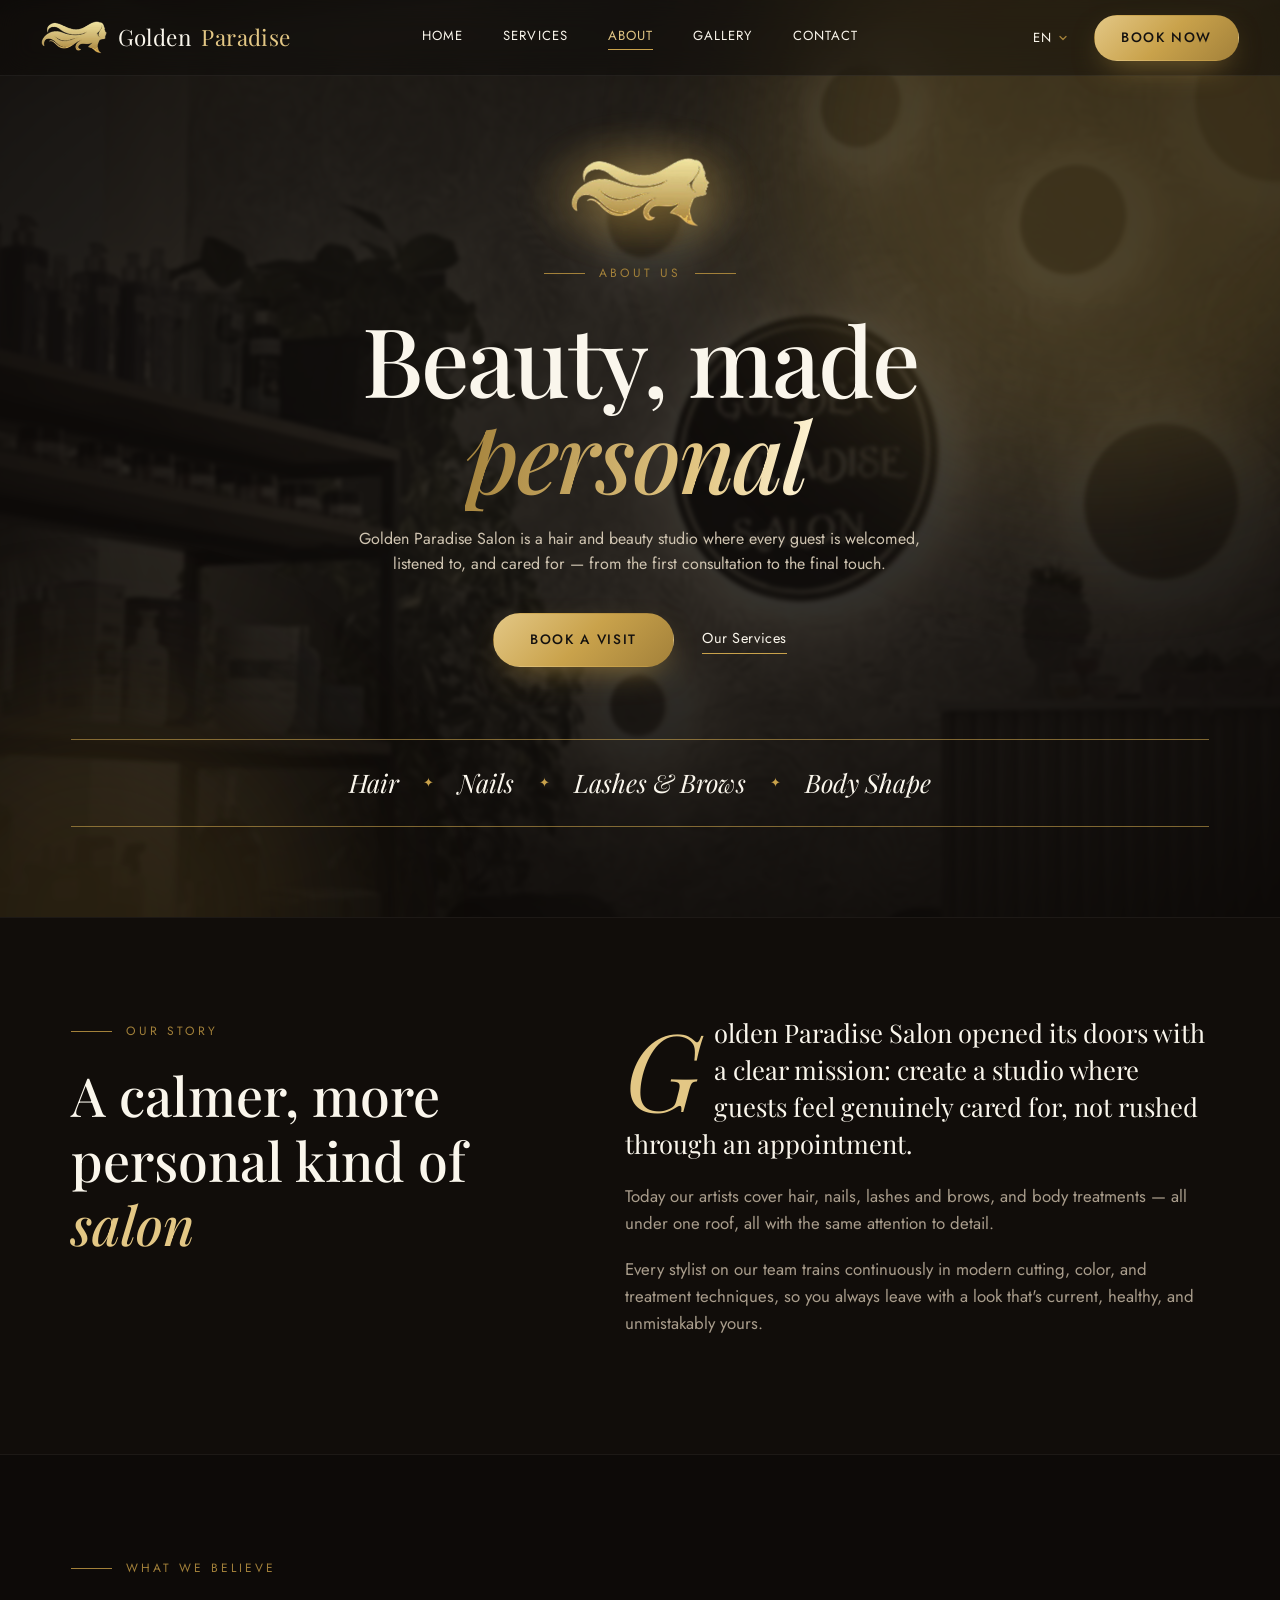
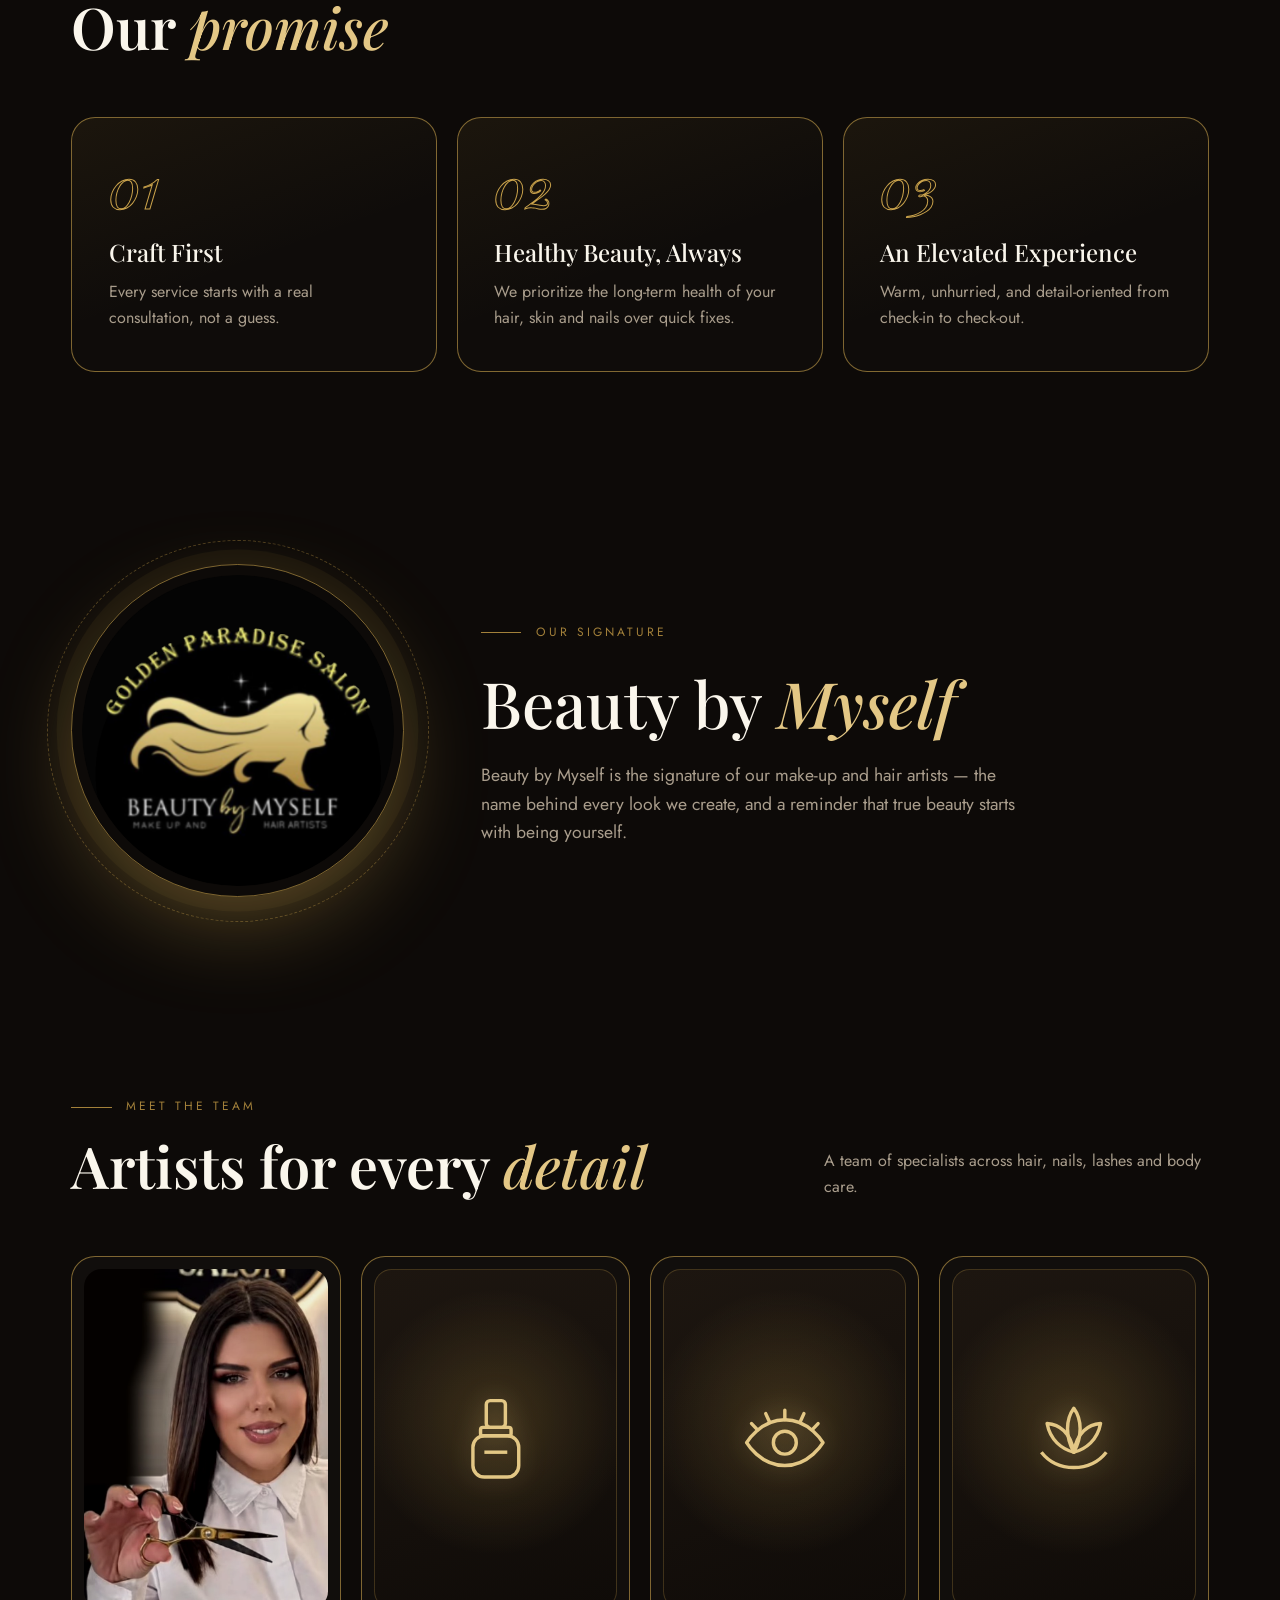
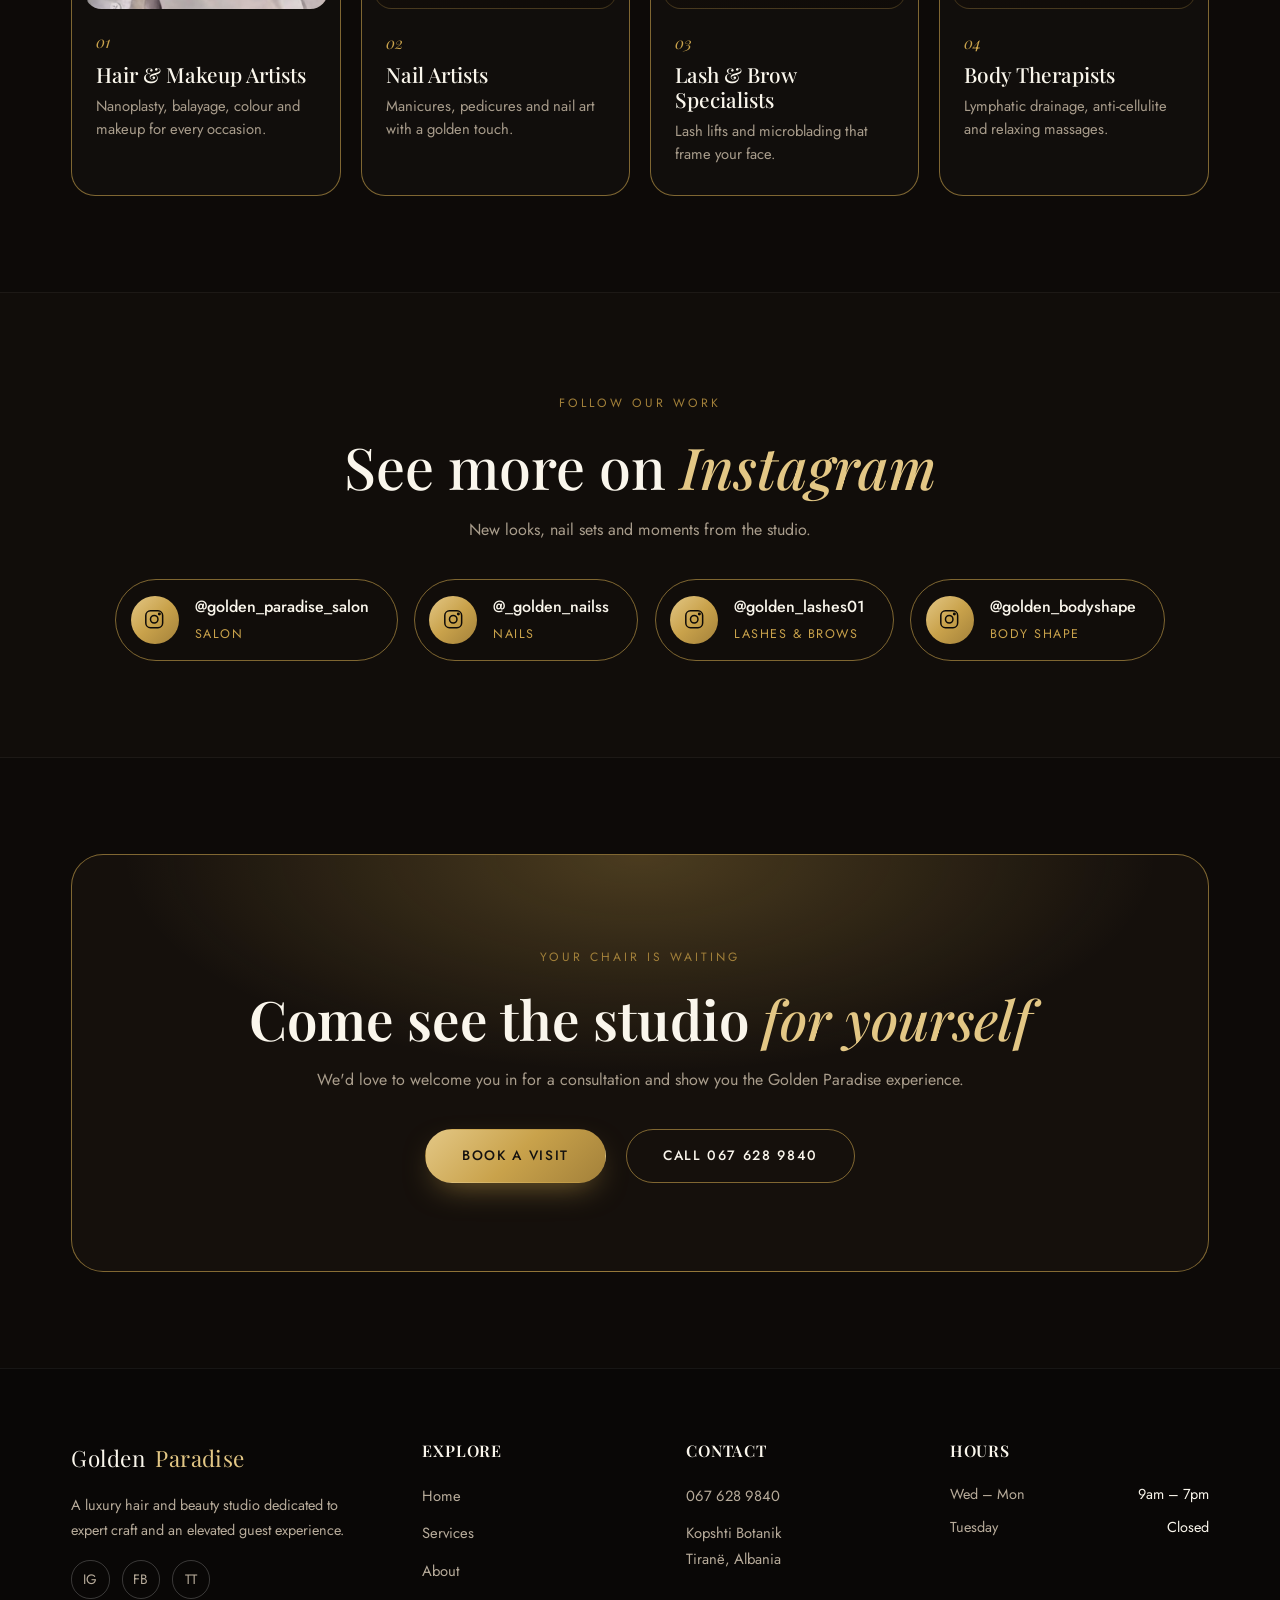
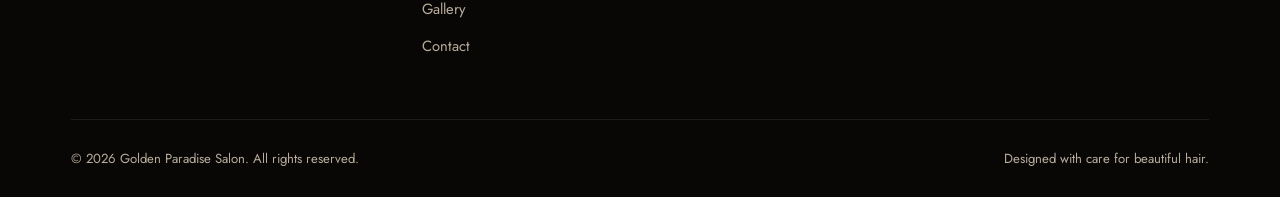
==== commit 30b1c830: "Refine Albanian wording and list all Instagram accounts - Keep "Home" and "Body Shape" in English in" ====
--- a/about.html
+++ b/about.html
@@ -187,6 +187,18 @@
         </span>
         <span><strong>@_golden_nailss</strong><small>Nails</small></span>
       </a>
+      <a href="https://www.instagram.com/golden_lashes01/" target="_blank" rel="noopener" class="about-ig-link">
+        <span class="about-ig-icon" aria-hidden="true">
+          <svg viewBox="0 0 24 24" fill="none" stroke="currentColor" stroke-width="1.6"><rect x="3" y="3" width="18" height="18" rx="5"/><circle cx="12" cy="12" r="4"/><circle cx="17.5" cy="6.5" r="0.8" fill="currentColor"/></svg>
+        </span>
+        <span><strong>@golden_lashes01</strong><small>Lashes &amp; Brows</small></span>
+      </a>
+      <a href="https://www.instagram.com/golden_bodyshape/" target="_blank" rel="noopener" class="about-ig-link">
+        <span class="about-ig-icon" aria-hidden="true">
+          <svg viewBox="0 0 24 24" fill="none" stroke="currentColor" stroke-width="1.6"><rect x="3" y="3" width="18" height="18" rx="5"/><circle cx="12" cy="12" r="4"/><circle cx="17.5" cy="6.5" r="0.8" fill="currentColor"/></svg>
+        </span>
+        <span><strong>@golden_bodyshape</strong><small>Body Shape</small></span>
+      </a>
     </div>
   </div>
 </section>
